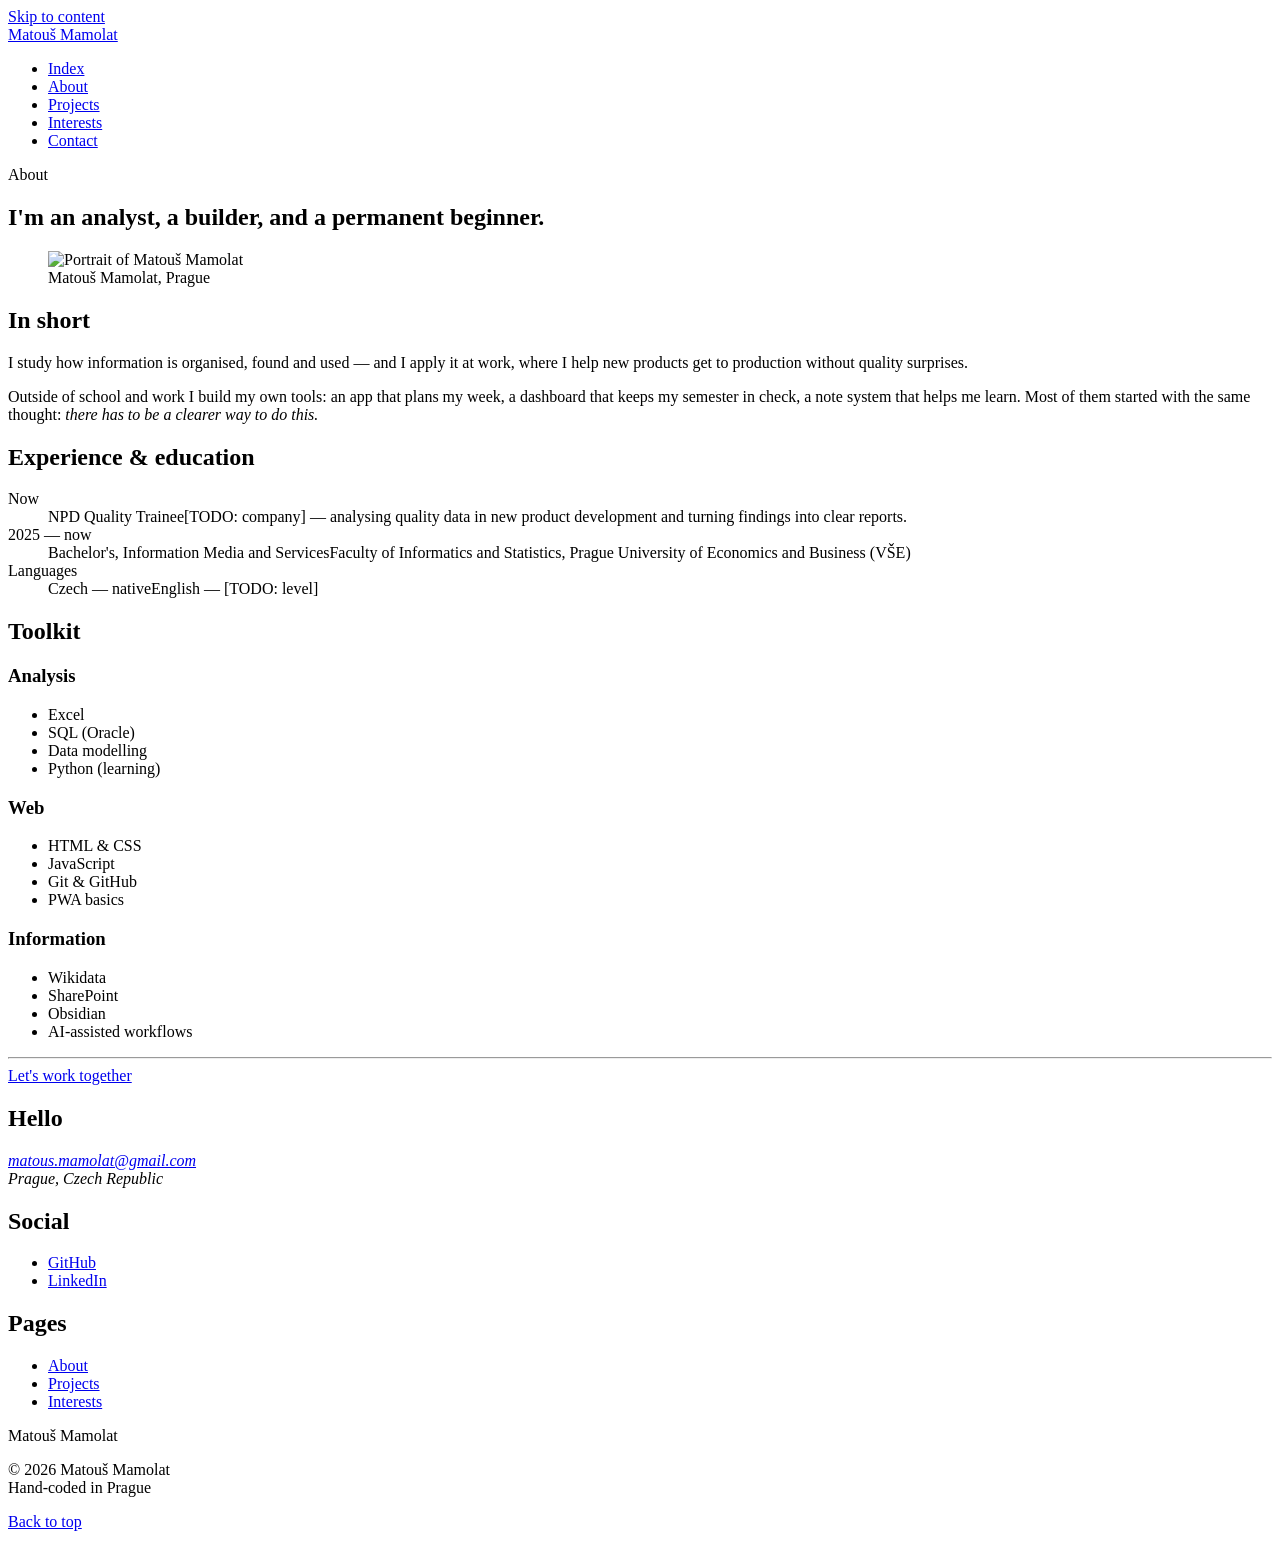
==== about.html @ 333015b6 "Add files via upload" ====
<!DOCTYPE html>
<html lang="en">
<head>
  <meta charset="utf-8">
  <meta name="viewport" content="width=device-width, initial-scale=1">
  <title>About — Matouš Mamolat</title>
  <meta name="description" content="About Matouš Mamolat — education, experience and toolkit of an Information Media student and NPD Quality Trainee from Prague.">
  <meta name="author" content="Matouš Mamolat">
  <meta name="theme-color" content="#0d0d0d">
  <link rel="icon" href="favicon.ico" sizes="any">
  <link rel="icon" href="favicon.svg" type="image/svg+xml">
  <link rel="apple-touch-icon" href="apple-touch-icon.png">
  <link rel="stylesheet" href="css/style.css">
</head>
<body id="top">
  <a class="skip-link" href="#main">Skip to content</a>

  <header class="site-header">
    <div class="wrap">
      <a class="brand" href="index.html">Matouš Mamolat</a>
      <nav class="nav" aria-label="Main">
        <ul>
        <li><a href="index.html">Index</a></li>
        <li><a href="about.html" aria-current="page">About</a></li>
        <li><a href="projects.html">Projects</a></li>
        <li><a href="interests.html">Interests</a></li>
        <li class="nav__cta"><a href="contact.html">Contact</a></li>
        </ul>
      </nav>
    </div>
  </header>

  <main id="main">
    <section class="section--ink" aria-labelledby="about-title">
      <div class="wrap manifesto">
        <div>
          <p class="label">About</p>
          <h1 class="stack" id="about-title">
            <span>I'm an analyst,</span>
            <span class="indent">a builder,</span>
            <span>and a permanent</span>
            <span class="indent">beginner.</span>
          </h1>
        </div>
        <figure>
          <img src="img/portrait.jpg" width="800" height="1000" alt="Portrait of Matouš Mamolat">
          <figcaption>Matouš Mamolat, Prague</figcaption>
        </figure>
      </div>
    </section>

    <section class="section wrap split" aria-labelledby="story">
      <h2 class="label" id="story">In short</h2>
      <div>
        <p class="lead">I study how information is organised, found and used — and I apply it at work, where I help new products get to production without quality surprises.</p>
        <p>Outside of school and work I build my own tools: an app that plans my week, a dashboard that keeps my semester in check, a note system that helps me learn. Most of them started with the same thought: <em>there has to be a clearer way to do this.</em></p>
      </div>
    </section>

    <section class="section wrap split" aria-labelledby="cv">
      <h2 class="label" id="cv">Experience &amp; education</h2>
      <dl class="facts">
        <div>
          <dt>Now</dt>
          <dd>NPD Quality Trainee<span class="sub">[TODO: company] — analysing quality data in new product development and turning findings into clear reports.</span></dd>
        </div>
        <div>
          <dt>2025 — now</dt>
          <dd>Bachelor's, Information Media and Services<span class="sub">Faculty of Informatics and Statistics, Prague University of Economics and Business (VŠE)</span></dd>
        </div>
        <div>
          <dt>Languages</dt>
          <dd>Czech — native<span class="sub">English — [TODO: level]</span></dd>
        </div>
      </dl>
    </section>

    <section class="section wrap split" aria-labelledby="tools">
      <h2 class="label" id="tools">Toolkit</h2>
      <div class="toolkit">
        <div>
          <h3>Analysis</h3>
          <ul>
            <li>Excel</li>
            <li>SQL (Oracle)</li>
            <li>Data modelling</li>
            <li>Python (learning)</li>
          </ul>
        </div>
        <div>
          <h3>Web</h3>
          <ul>
            <li>HTML &amp; CSS</li>
            <li>JavaScript</li>
            <li>Git &amp; GitHub</li>
            <li>PWA basics</li>
          </ul>
        </div>
        <div>
          <h3>Information</h3>
          <ul>
            <li>Wikidata</li>
            <li>SharePoint</li>
            <li>Obsidian</li>
            <li>AI-assisted workflows</li>
          </ul>
        </div>
      </div>
    </section>
  </main>

  <footer class="site-footer">
    <div class="wrap">
      <hr class="rule">
      <div class="footer-grid">
        <div>
          <a class="footer-cta" href="contact.html">Let's work together</a>
        </div>
        <div>
          <h2>Hello</h2>
          <address>
            <a href="mailto:matous.mamolat@gmail.com">matous.mamolat@gmail.com</a><br>
            Prague, Czech Republic
          </address>
        </div>
        <div>
          <h2>Social</h2>
          <ul class="social">
            <li><a href="https://github.com/matousmamolat">GitHub</a></li>
            <li><a href="https://www.linkedin.com/in/TODO">LinkedIn</a></li>
          </ul>
        </div>
        <div>
          <h2>Pages</h2>
          <ul>
            <li><a href="about.html">About</a></li>
            <li><a href="projects.html">Projects</a></li>
            <li><a href="interests.html">Interests</a></li>
          </ul>
        </div>
      </div>
      <div class="footer-bottom">
        <p class="footer-mark">Matouš Mamolat</p>
        <p>&copy; 2026 Matouš Mamolat<br>Hand-coded in Prague</p>
        <p><a class="to-top" href="#top">Back to top</a></p>
      </div>
    </div>
  </footer>
</body>
</html>
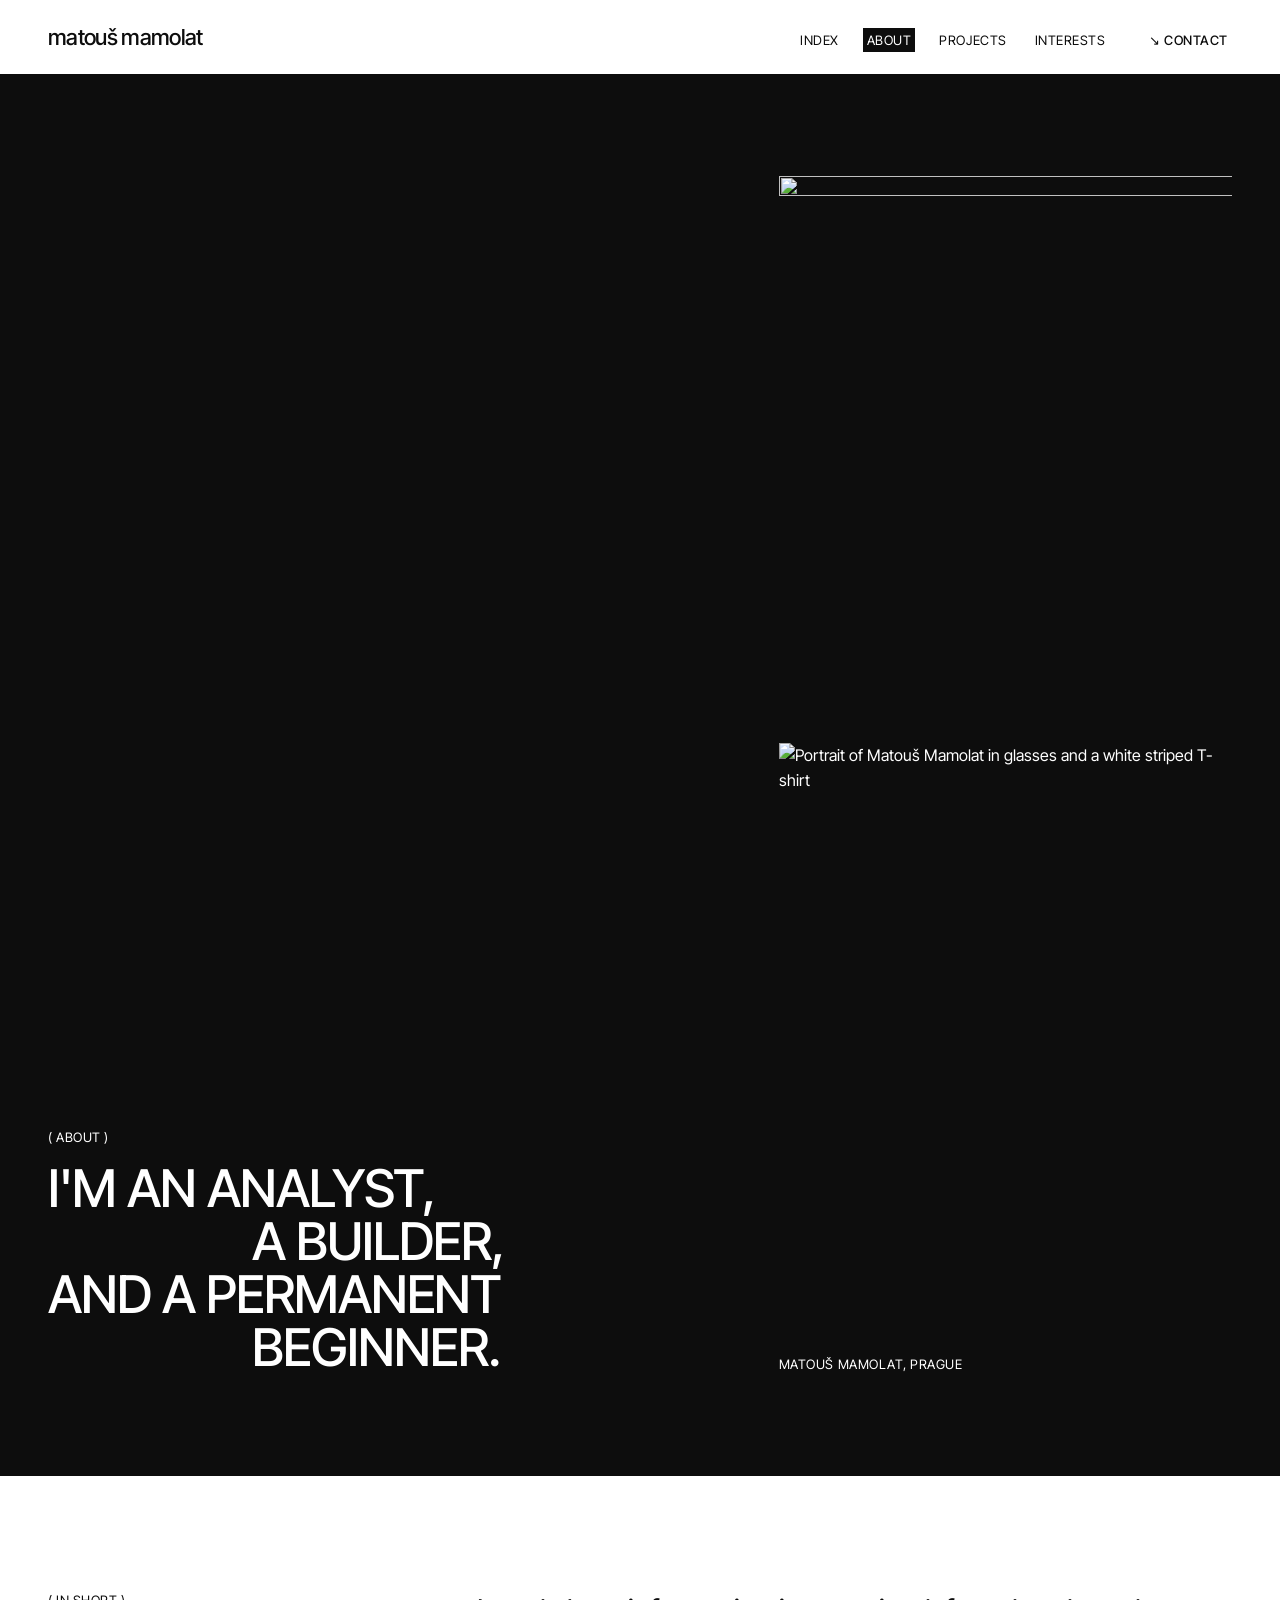
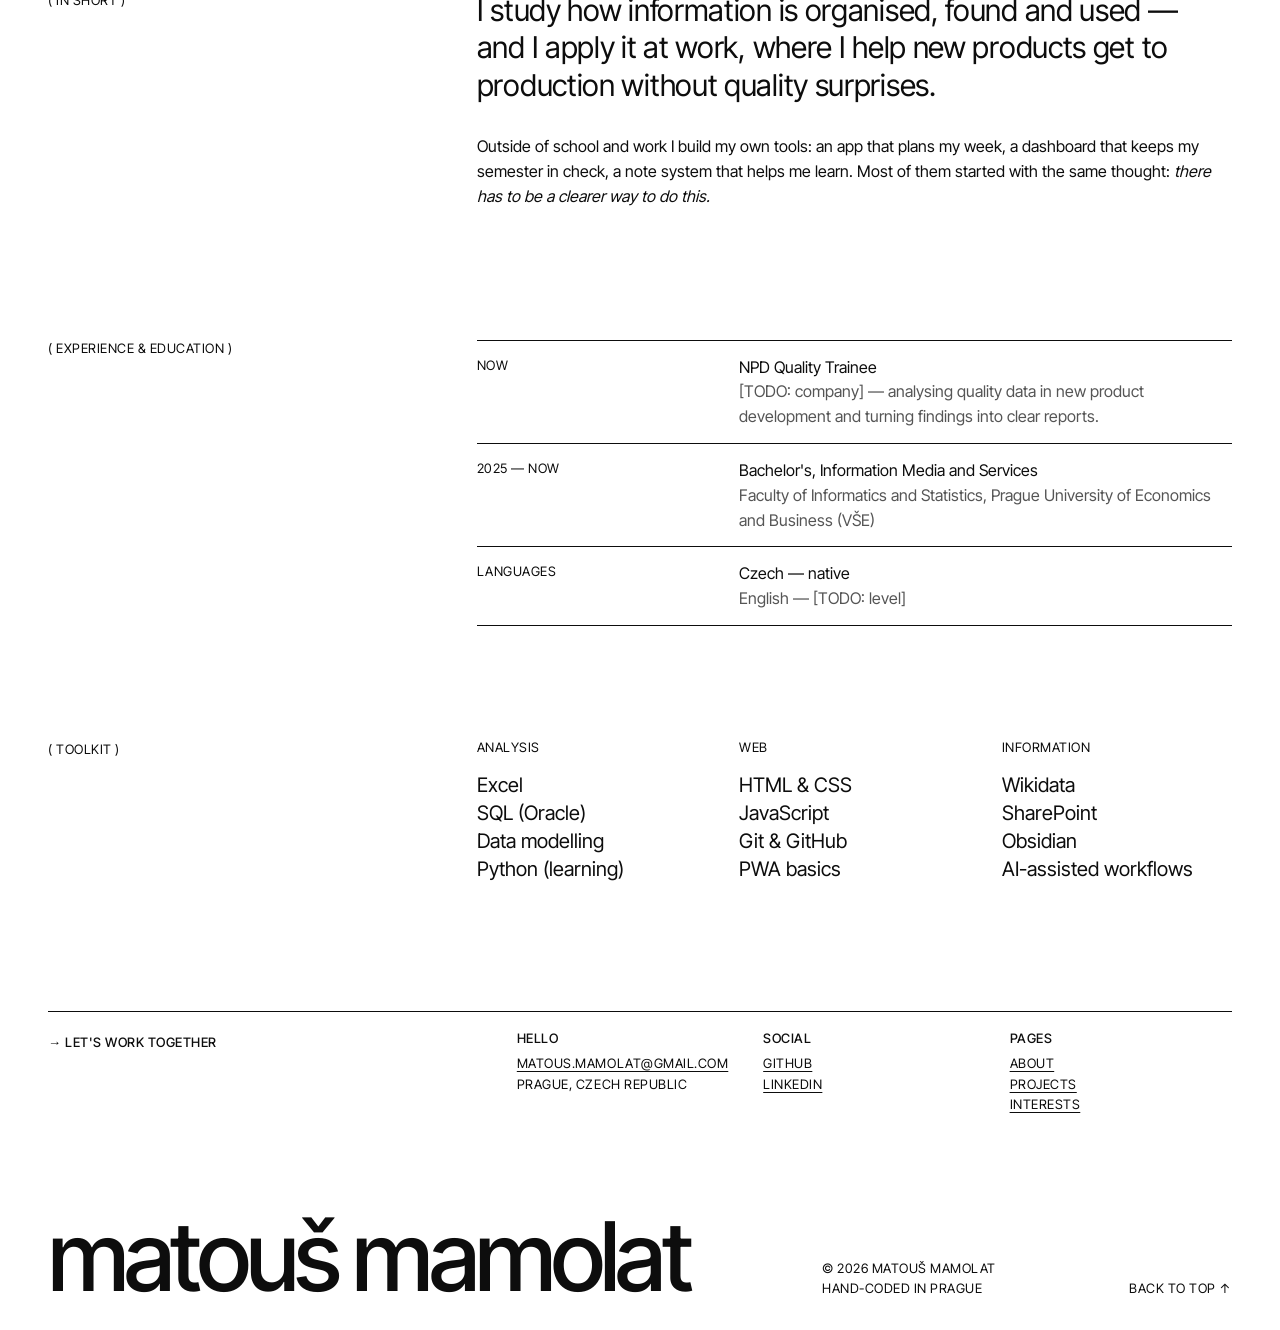
==== commit d1ac870d: "Add files via upload" ====
--- a/about.html
+++ b/about.html
@@ -42,8 +42,14 @@
             <span class="indent">beginner.</span>
           </h1>
         </div>
-        <figure>
-          <img src="img/portrait.jpg" width="800" height="1000" alt="Portrait of Matouš Mamolat">
+        <figure class="portrait">
+          <div class="portrait__frame" data-silk="23">
+            <img class="portrait__bg" src="img/silk/silk-23.jpg" width="800" height="1000" alt="">
+            <picture>
+              <source srcset="img/portrait.webp" type="image/webp">
+              <img class="portrait__person" src="img/portrait.png" width="720" height="958" alt="Portrait of Matouš Mamolat in glasses and a white striped T-shirt">
+            </picture>
+          </div>
           <figcaption>Matouš Mamolat, Prague</figcaption>
         </figure>
       </div>
@@ -146,5 +152,6 @@
       </div>
     </div>
   </footer>
+  <script src="js/silk.js" defer></script>
 </body>
 </html>
--- a/css/style.css
+++ b/css/style.css
@@ -0,0 +1,503 @@
+/* ==========================================================================
+   Matouš Mamolat — portfolio
+   Hand-written CSS, no framework. Structure:
+   1. Fonts   2. Tokens   3. Base   4. Layout helpers   5. Header & nav
+   6. Home    7. About    8. Projects   9. Interests   10. Contact
+   11. Footer  12. Responsive  13. Print
+   ========================================================================== */
+
+/* 1. Fonts (self-hosted Inter Tight, latin + latin-ext for Czech characters) */
+@font-face {
+  font-family: "Inter Tight";
+  font-style: normal;
+  font-weight: 400;
+  font-display: swap;
+  src: url("../fonts/inter-tight-latin-400-normal.woff2") format("woff2"),
+       url("../fonts/inter-tight-latin-400-normal.woff") format("woff");
+  unicode-range: U+0000-00FF, U+0131, U+0152-0153, U+02BB-02BC, U+02C6, U+02DA, U+02DC, U+0304, U+0308, U+0329, U+2000-206F, U+20AC, U+2122, U+2191, U+2193, U+2212, U+2215, U+FEFF, U+FFFD;
+}
+@font-face {
+  font-family: "Inter Tight";
+  font-style: normal;
+  font-weight: 400;
+  font-display: swap;
+  src: url("../fonts/inter-tight-latin-ext-400-normal.woff2") format("woff2"),
+       url("../fonts/inter-tight-latin-ext-400-normal.woff") format("woff");
+  unicode-range: U+0100-02BA, U+02BD-02C5, U+02C7-02CC, U+02CE-02D7, U+02DD-02FF, U+0304, U+0308, U+0329, U+1D00-1DBF, U+1E00-1E9F, U+1EF2-1EFF, U+2020, U+20A0-20AB, U+20AD-20C0, U+2113, U+2C60-2C7F, U+A720-A7FF;
+}
+@font-face {
+  font-family: "Inter Tight";
+  font-style: normal;
+  font-weight: 500;
+  font-display: swap;
+  src: url("../fonts/inter-tight-latin-500-normal.woff2") format("woff2"),
+       url("../fonts/inter-tight-latin-500-normal.woff") format("woff");
+  unicode-range: U+0000-00FF, U+0131, U+0152-0153, U+02BB-02BC, U+02C6, U+02DA, U+02DC, U+0304, U+0308, U+0329, U+2000-206F, U+20AC, U+2122, U+2191, U+2193, U+2212, U+2215, U+FEFF, U+FFFD;
+}
+@font-face {
+  font-family: "Inter Tight";
+  font-style: normal;
+  font-weight: 500;
+  font-display: swap;
+  src: url("../fonts/inter-tight-latin-ext-500-normal.woff2") format("woff2"),
+       url("../fonts/inter-tight-latin-ext-500-normal.woff") format("woff");
+  unicode-range: U+0100-02BA, U+02BD-02C5, U+02C7-02CC, U+02CE-02D7, U+02DD-02FF, U+0304, U+0308, U+0329, U+1D00-1DBF, U+1E00-1E9F, U+1EF2-1EFF, U+2020, U+20A0-20AB, U+20AD-20C0, U+2113, U+2C60-2C7F, U+A720-A7FF;
+}
+
+/* 2. Tokens */
+:root {
+  --ink: #0d0d0d;
+  --paper: #ffffff;
+  --paper-2: #f2f2f0;
+  --muted: #555555;        /* 7.4 : 1 on white */
+  --rule: #0d0d0d;
+  --gutter: clamp(16px, 4vw, 48px);
+  --max: 1320px;
+  --font: "Inter Tight", "Helvetica Neue", Helvetica, Arial, sans-serif;
+  --step--1: 0.8125rem;    /* labels, 13px */
+  --step-0: 1rem;          /* body, 16px */
+  --step-1: 1.25rem;
+  --step-2: clamp(1.375rem, 1rem + 1.4vw, 1.875rem);
+  --step-3: clamp(1.75rem, 1rem + 3vw, 3.25rem);
+  --step-4: clamp(2.25rem, 0.8rem + 5.6vw, 6.25rem);  /* display */
+}
+
+/* 3. Base */
+*, *::before, *::after { box-sizing: border-box; }
+
+html { -webkit-text-size-adjust: 100%; }
+
+body {
+  margin: 0;
+  background: var(--paper);
+  color: var(--ink);
+  font-family: var(--font);
+  font-size: var(--step-0);
+  line-height: 1.55;
+  -webkit-font-smoothing: antialiased;
+}
+
+img, video { display: block; max-width: 100%; height: auto; }
+
+h1, h2, h3 {
+  margin: 0;
+  font-weight: 500;
+  line-height: 1.05;
+  letter-spacing: -0.02em;
+}
+
+p { margin: 0 0 1em; }
+
+a { color: inherit; text-decoration: underline; text-underline-offset: 0.2em; text-decoration-thickness: 1px; }
+a:hover, a:focus-visible { text-decoration-thickness: 2px; }
+a:focus-visible { outline: 2px solid var(--ink); outline-offset: 3px; }
+
+.skip-link {
+  position: absolute;
+  left: var(--gutter);
+  top: -100px;
+  padding: 8px 12px;
+  background: var(--ink);
+  color: var(--paper);
+  z-index: 10;
+}
+.skip-link:focus { top: 8px; }
+
+/* Small uppercase label in parentheses: ( ABOUT ) */
+.label {
+  display: block;
+  margin: 0 0 1rem;
+  font-size: var(--step--1);
+  font-weight: 400;
+  letter-spacing: 0.04em;
+  line-height: 1.3;
+  text-transform: uppercase;
+}
+.label::before { content: "( "; }
+.label::after { content: " )"; }
+
+.caps { text-transform: uppercase; letter-spacing: 0.02em; }
+
+.arrow { text-decoration: none; }
+.arrow::after { content: " \2197"; } /* ↗ */
+
+/* 4. Layout helpers */
+.wrap {
+  max-width: var(--max);
+  margin: 0 auto;
+  padding-left: var(--gutter);
+  padding-right: var(--gutter);
+}
+
+.section { padding-top: clamp(56px, 9vw, 128px); }
+
+/* label left, content right */
+.split {
+  display: grid;
+  grid-template-columns: minmax(0, 1fr) minmax(0, 2fr);
+  gap: 24px clamp(24px, 4vw, 64px);
+}
+
+.lead {
+  font-size: var(--step-2);
+  line-height: 1.25;
+  letter-spacing: -0.01em;
+  max-width: 34em;
+}
+
+.rule { border: 0; border-top: 1px solid var(--rule); margin: 0; }
+
+/* 5. Header & nav */
+.site-header {
+  padding-top: 20px;
+  padding-bottom: 20px;
+}
+.site-header .wrap {
+  display: flex;
+  flex-wrap: wrap;
+  align-items: baseline;
+  justify-content: space-between;
+  gap: 12px 32px;
+}
+
+.brand {
+  font-size: 1.375rem;
+  font-weight: 500;
+  letter-spacing: -0.03em;
+  text-decoration: none;
+  text-transform: lowercase;
+}
+
+.nav ul {
+  display: flex;
+  flex-wrap: wrap;
+  gap: 4px 20px;
+  margin: 0;
+  padding: 0;
+  list-style: none;
+}
+.nav a {
+  display: inline-block;
+  padding: 2px 4px;
+  font-size: var(--step--1);
+  letter-spacing: 0.04em;
+  text-transform: uppercase;
+  text-decoration: none;
+}
+.nav a:hover, .nav a:focus-visible { text-decoration: underline; }
+/* active item: inverted chip */
+.nav a[aria-current="page"] {
+  background: var(--ink);
+  color: var(--paper);
+}
+.nav .nav__cta { margin-left: 16px; }
+.nav .nav__cta a { font-weight: 500; }
+.nav .nav__cta a::before { content: "\2198\00a0"; } /* ↘ */
+
+/* 6. Home ---------------------------------------------------------------- */
+.hero {
+  position: relative;
+  display: grid;
+  grid-template-columns: minmax(0, 1fr) minmax(0, 5fr) minmax(0, 1fr);
+  align-items: center;
+  gap: 16px;
+  min-height: min(70vh, 720px);
+  padding-top: clamp(24px, 6vw, 72px);
+  padding-bottom: clamp(24px, 6vw, 72px);
+}
+.hero__side {
+  margin: 0;
+  font-size: var(--step--1);
+  letter-spacing: 0.04em;
+  text-transform: uppercase;
+}
+.hero__side--right { text-align: right; }
+
+.hero__title {
+  position: relative;
+  z-index: 2;
+  font-size: var(--step-4);
+  line-height: 0.95;
+  letter-spacing: -0.035em;
+  text-transform: uppercase;
+}
+.hero__title span { display: block; }
+.hero__title span:last-child { text-align: right; }
+
+.hero__img {
+  position: absolute;
+  z-index: 1;
+  margin: 0;
+  width: clamp(120px, 20vw, 280px);
+  box-shadow: 0 0 0 1px var(--paper);
+}
+.hero__img--1 { top: 4%; right: 17%; }
+.hero__img--2 { bottom: 6%; left: 18%; }
+
+/* "( View   work )" row list */
+.worklist { display: grid; grid-template-columns: minmax(0, 1fr) minmax(0, 1fr); gap: 32px clamp(24px, 4vw, 64px); }
+.big-label {
+  font-size: var(--step-3);
+  letter-spacing: -0.03em;
+  text-transform: uppercase;
+  word-spacing: 0.6em;
+}
+
+.rows { margin: 0; padding: 0; list-style: none; border-top: 1px solid var(--rule); }
+.rows li { border-bottom: 1px solid var(--rule); }
+.rows a, .rows .row {
+  display: grid;
+  grid-template-columns: minmax(0, 1.2fr) minmax(0, 1fr) auto;
+  gap: 16px;
+  padding: 12px 0;
+  font-size: var(--step--1);
+  letter-spacing: 0.04em;
+  text-transform: uppercase;
+  text-decoration: none;
+}
+.rows a:hover .rows__title, .rows a:focus-visible .rows__title { text-decoration: underline; }
+.rows__go::after { content: "\2197"; }
+
+.approach { display: grid; grid-template-columns: repeat(3, minmax(0, 1fr)); gap: 32px clamp(24px, 3vw, 48px); }
+.approach h3 { font-size: var(--step-1); text-transform: uppercase; letter-spacing: 0; margin-bottom: 0.6em; }
+.approach .num { display: block; font-size: var(--step--1); margin-bottom: 1.5rem; }
+
+/* 7. About --------------------------------------------------------------- */
+.section--ink {
+  background: var(--ink);
+  color: var(--paper);
+  padding-top: clamp(48px, 8vw, 112px);
+  padding-bottom: clamp(48px, 8vw, 112px);
+}
+.section--ink a:focus-visible { outline-color: var(--paper); }
+
+.manifesto {
+  display: grid;
+  grid-template-columns: minmax(0, 3fr) minmax(0, 2fr);
+  gap: 32px clamp(24px, 4vw, 64px);
+  align-items: end;
+}
+.stack {
+  font-size: var(--step-3);
+  line-height: 1.02;
+  text-transform: uppercase;
+}
+.stack span { display: block; }
+.stack .indent { padding-left: 30%; }
+.manifesto figure { margin: 0; }
+.manifesto figcaption { margin-top: 8px; font-size: var(--step--1); letter-spacing: 0.04em; text-transform: uppercase; }
+
+.facts { margin: 0; }
+.facts div { display: grid; grid-template-columns: minmax(0, 1fr) minmax(0, 2fr); gap: 16px; padding: 14px 0; border-top: 1px solid var(--rule); }
+.facts div:last-child { border-bottom: 1px solid var(--rule); }
+.facts dt { font-size: var(--step--1); letter-spacing: 0.04em; text-transform: uppercase; }
+.facts dd { margin: 0; }
+.facts .sub { display: block; color: var(--muted); }
+
+.toolkit { display: grid; grid-template-columns: repeat(3, minmax(0, 1fr)); gap: 32px; }
+.toolkit h3 { font-size: var(--step--1); font-weight: 400; letter-spacing: 0.04em; text-transform: uppercase; margin-bottom: 1rem; }
+.toolkit ul { margin: 0; padding: 0; list-style: none; font-size: var(--step-1); line-height: 1.4; }
+
+/* 8. Projects ------------------------------------------------------------ */
+.page-head {
+  display: grid;
+  grid-template-columns: minmax(0, 1fr) minmax(0, 2fr);
+  gap: 24px clamp(24px, 4vw, 64px);
+  padding-top: clamp(40px, 8vw, 120px);
+  padding-bottom: clamp(32px, 5vw, 64px);
+}
+.page-head h1 {
+  grid-column: 2;
+  font-size: var(--step-4);
+  line-height: 0.95;
+  letter-spacing: -0.035em;
+  text-transform: uppercase;
+}
+.page-head .tagline {
+  grid-column: 2;
+  margin: 0;
+  font-size: var(--step--1);
+  letter-spacing: 0.04em;
+  text-transform: uppercase;
+  text-align: right;
+}
+.page-head .label { grid-row: 1; grid-column: 1; align-self: end; }
+
+.project {
+  display: grid;
+  grid-template-columns: minmax(0, 5fr) minmax(0, 7fr);
+  gap: 24px clamp(24px, 4vw, 64px);
+  padding: clamp(32px, 5vw, 64px) 0;
+  border-top: 1px solid var(--rule);
+}
+.project figure { margin: 0; position: relative; }
+.project figure::before { /* corner bracket like Inertia */
+  content: "";
+  position: absolute;
+  top: -10px;
+  right: -10px;
+  width: 16px;
+  height: 16px;
+  border-top: 1px solid var(--ink);
+  border-right: 1px solid var(--ink);
+}
+.project .num { display: block; font-size: var(--step--1); margin-bottom: 1rem; }
+.project h2 { font-size: var(--step-3); text-transform: uppercase; margin-bottom: 1.25rem; }
+.meta {
+  display: flex;
+  flex-wrap: wrap;
+  gap: 4px 24px;
+  margin: 0 0 1.5rem;
+  padding: 0;
+  list-style: none;
+  font-size: var(--step--1);
+  letter-spacing: 0.04em;
+  text-transform: uppercase;
+}
+.meta li::before { content: "[ "; }
+.meta li::after { content: " ]"; }
+.project p { max-width: 36em; }
+
+/* 9. Interests ----------------------------------------------------------- */
+.cards { display: grid; grid-template-columns: repeat(4, minmax(0, 1fr)); gap: 32px 16px; margin: 0; padding: 0; list-style: none; }
+.card .num { display: block; font-size: var(--step--1); margin-bottom: 8px; }
+.card figure { margin: 0 0 16px; }
+.card img { filter: grayscale(1); }
+.card h2 { font-size: var(--step-1); text-transform: uppercase; letter-spacing: 0; margin-bottom: 0.5em; }
+.card p { font-size: var(--step--1); letter-spacing: 0.02em; text-transform: uppercase; line-height: 1.45; }
+
+.rows--static .row { grid-template-columns: minmax(0, 1fr) minmax(0, 2fr); }
+
+/* 10. Contact ------------------------------------------------------------ */
+.contact {
+  display: grid;
+  grid-template-columns: minmax(0, 1fr) minmax(0, 1fr);
+  min-height: min(78vh, 760px);
+  margin-top: clamp(16px, 3vw, 32px);
+}
+.contact__text {
+  display: flex;
+  flex-direction: column;
+  justify-content: space-between;
+  gap: 48px;
+  padding: clamp(24px, 4vw, 48px) clamp(24px, 4vw, 48px) clamp(24px, 4vw, 48px) 0;
+}
+.contact h1 { font-size: var(--step-3); text-transform: uppercase; }
+.contact h1 strong { font-weight: 500; background: var(--ink); color: var(--paper); padding: 0 0.1em; }
+.contact .facts { font-style: normal; }
+.contact figure { margin: 0; }
+.contact figure img { width: 100%; height: 100%; object-fit: cover; }
+
+/* 11. Footer ------------------------------------------------------------- */
+.site-footer { margin-top: clamp(72px, 10vw, 144px); padding-bottom: 32px; }
+.site-footer .rule { margin-bottom: 20px; }
+.footer-grid {
+  display: grid;
+  grid-template-columns: minmax(0, 2fr) repeat(3, minmax(0, 1fr));
+  gap: 32px 24px;
+  font-size: var(--step--1);
+  letter-spacing: 0.04em;
+  text-transform: uppercase;
+}
+.footer-grid h2 { font-size: var(--step--1); font-weight: 500; letter-spacing: 0.04em; margin-bottom: 8px; }
+.footer-grid ul { margin: 0; padding: 0; list-style: none; }
+.footer-grid address { font-style: normal; }
+.footer-cta { font-weight: 500; text-decoration: none; }
+.footer-cta::before { content: "\2192\00a0"; }
+
+.footer-bottom {
+  display: flex;
+  flex-wrap: wrap;
+  align-items: flex-end;
+  justify-content: space-between;
+  gap: 16px 32px;
+  margin-top: clamp(48px, 8vw, 112px);
+  font-size: var(--step--1);
+  letter-spacing: 0.04em;
+  text-transform: uppercase;
+}
+.footer-mark {
+  margin: 0;
+  font-size: clamp(2.5rem, 8vw, 6rem);
+  font-weight: 500;
+  line-height: 0.85;
+  letter-spacing: -0.05em;
+  text-transform: lowercase;
+}
+.footer-bottom p { margin: 0; }
+.to-top { text-decoration: none; }
+.to-top::after { content: " \2191"; }
+
+/* 12. Responsive --------------------------------------------------------- */
+@media (max-width: 900px) {
+  .cards { grid-template-columns: repeat(2, minmax(0, 1fr)); }
+  .footer-grid { grid-template-columns: repeat(3, minmax(0, 1fr)); }
+  .footer-grid > :first-child { grid-column: 1 / -1; }
+}
+
+@media (max-width: 700px) {
+  .split, .worklist, .manifesto, .project, .page-head, .contact { grid-template-columns: minmax(0, 1fr); }
+  .page-head h1, .page-head .tagline, .page-head .label { grid-column: 1; grid-row: auto; }
+  .page-head .tagline { text-align: left; }
+  .approach, .toolkit { grid-template-columns: minmax(0, 1fr); }
+  .hero { grid-template-columns: minmax(0, 1fr); min-height: 0; }
+  .hero__side--right { text-align: left; }
+  .hero__title span:last-child { text-align: left; }
+  .hero__img { position: static; width: 60%; }
+  .hero__img--2 { margin-left: auto; }
+  .stack .indent { padding-left: 12%; }
+  .contact__text { padding-right: 0; }
+  .contact figure { order: -1; }
+  .nav .nav__cta { margin-left: 0; }
+}
+
+@media (max-width: 480px) {
+  .cards, .footer-grid { grid-template-columns: minmax(0, 1fr); }
+  .rows a, .rows .row { grid-template-columns: minmax(0, 1fr) auto; }
+  .rows__type { display: none; }
+  .rows--static .row { grid-template-columns: minmax(0, 1fr); gap: 2px; }
+}
+
+/* 13. Print -------------------------------------------------------------- */
+@media print {
+  @page { margin: 18mm 16mm; }
+
+  body { font-size: 11pt; line-height: 1.45; color: #000; background: #fff; }
+
+  .skip-link, .nav, .hero__img, .contact figure, .footer-grid ul.social,
+  .to-top, .footer-cta, .card figure, .project figure::before { display: none !important; }
+
+  .site-header { padding: 0 0 8mm; border-bottom: 1px solid #000; margin-bottom: 8mm; }
+  .brand::after { content: " — portfolio"; font-weight: 400; }
+
+  .section, .page-head, .hero { padding-top: 6mm; padding-bottom: 0; min-height: 0; }
+  .section--ink { background: none; color: #000; padding: 0; }
+
+  .hero, .split, .worklist, .manifesto, .page-head, .project, .contact { display: block; }
+  .hero__title, .page-head h1 { font-size: 26pt; }
+  .hero__title span:last-child { text-align: left; }
+  .stack, .big-label, .project h2, .contact h1 { font-size: 18pt; }
+  .stack .indent { padding-left: 0; }
+  .contact h1 strong { background: none; color: #000; }
+  .lead { font-size: 13pt; }
+
+  .project { page-break-inside: avoid; padding: 6mm 0; }
+  .project figure { width: 45%; margin-bottom: 4mm; }
+  .manifesto figure { width: 35%; margin-top: 4mm; }
+  .card, .facts div, .rows li { page-break-inside: avoid; }
+  .cards, .approach, .toolkit { grid-template-columns: repeat(2, minmax(0, 1fr)); }
+
+  /* show where links go */
+  main a[href^="http"]::after, main a[href^="mailto:"]::after,
+  .footer-grid a[href^="http"]::after, .footer-grid a[href^="mailto:"]::after {
+    content: " (" attr(href) ")";
+    font-size: 9pt;
+    text-transform: none;
+    word-break: break-all;
+  }
+  .rows__go, .arrow::after { display: none; }
+
+  .site-footer { margin-top: 10mm; }
+  .footer-bottom { margin-top: 6mm; }
+  .footer-mark { font-size: 16pt; }
+}
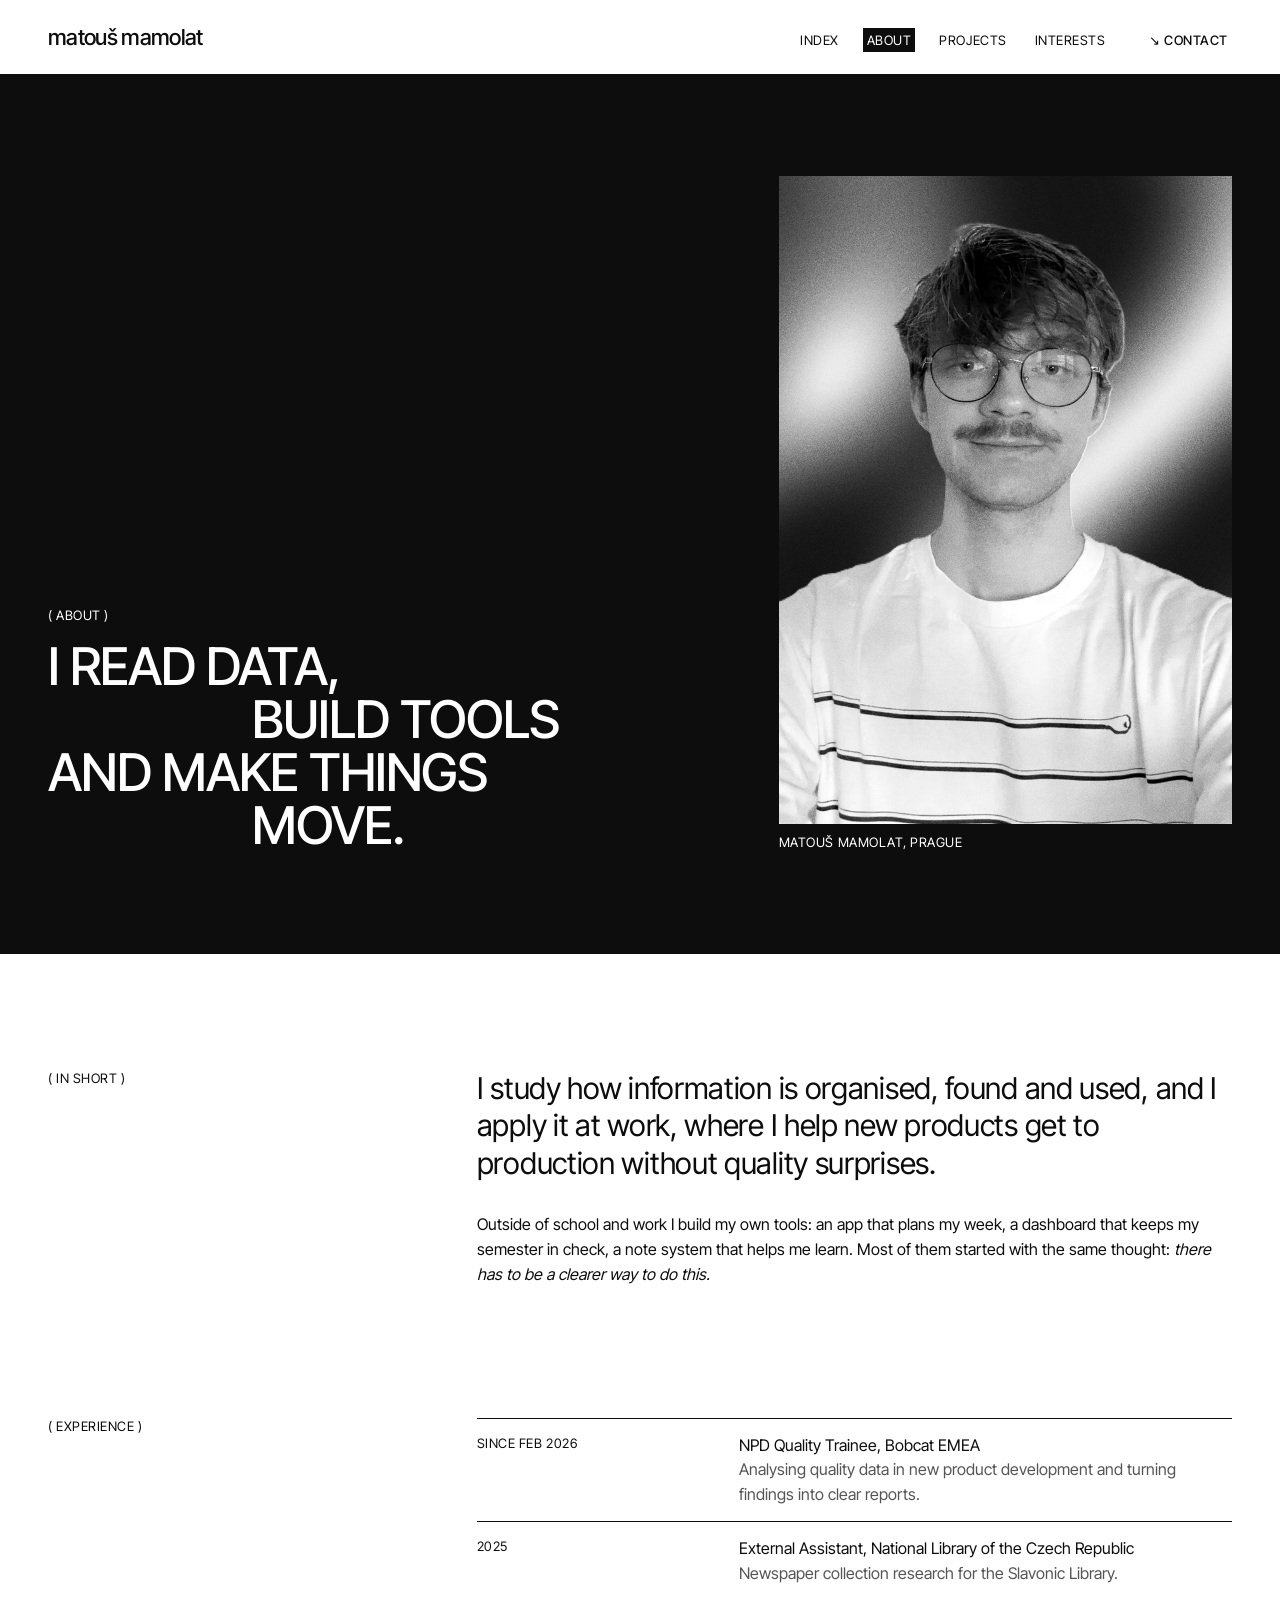
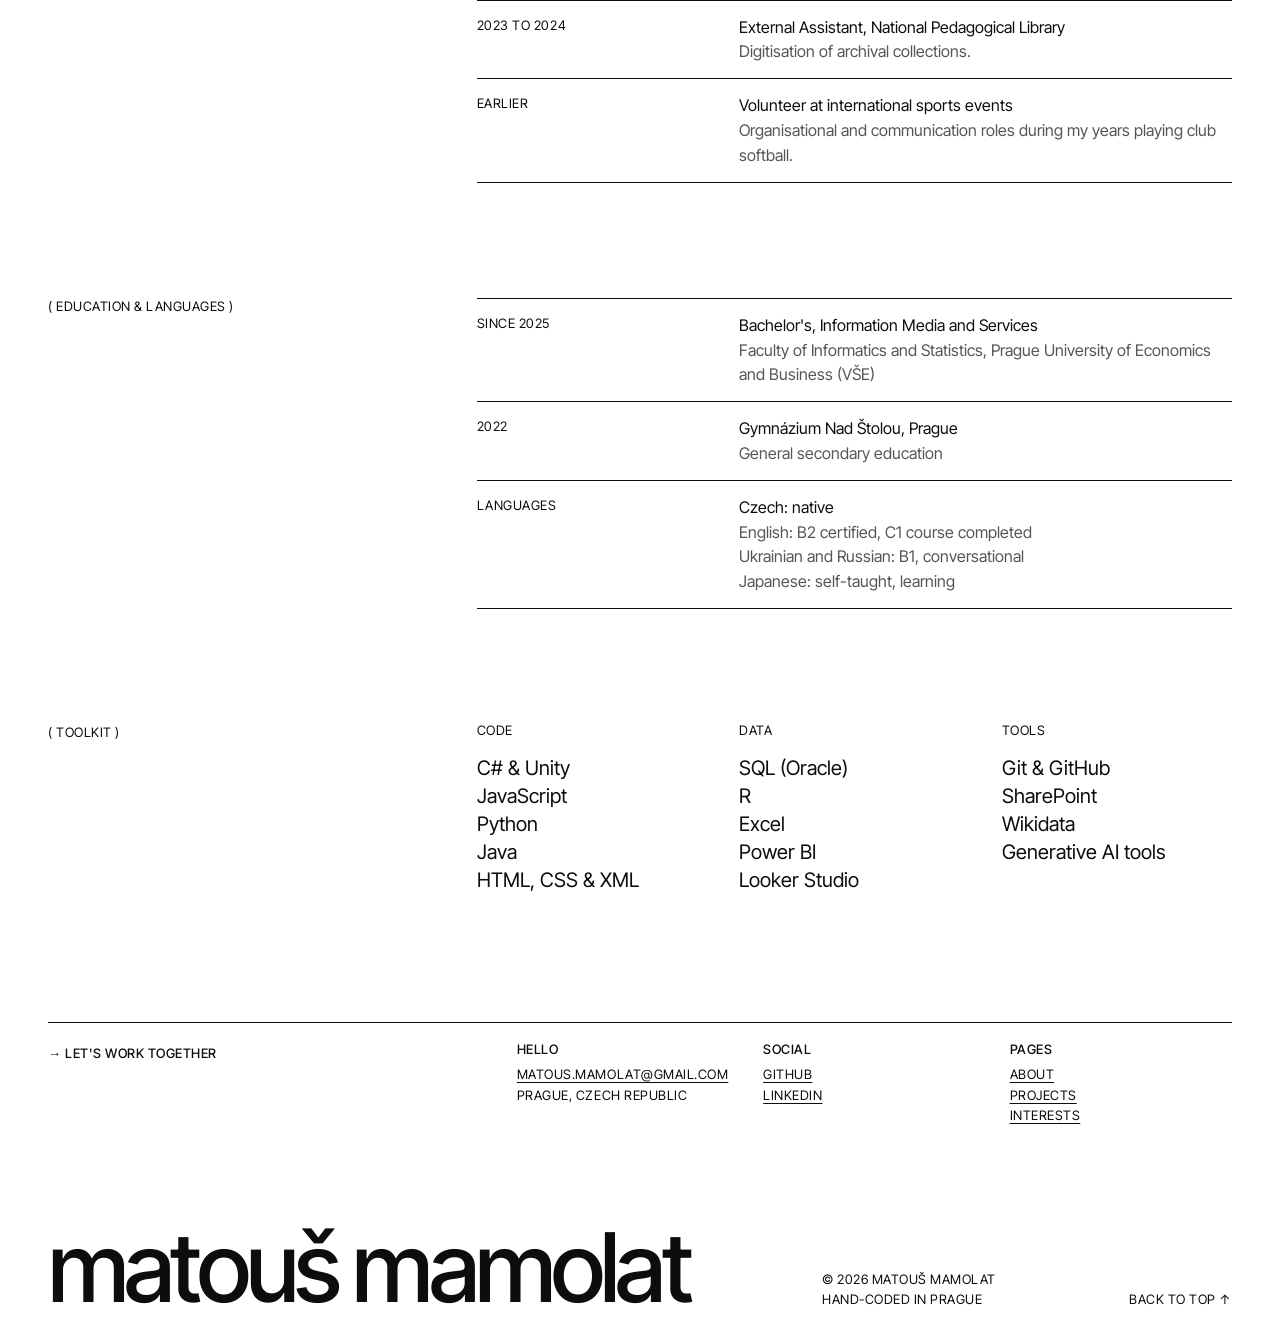
==== commit 7b4a738f: "Add files via upload" ====
--- a/about.html
+++ b/about.html
@@ -3,8 +3,8 @@
 <head>
   <meta charset="utf-8">
   <meta name="viewport" content="width=device-width, initial-scale=1">
-  <title>About — Matouš Mamolat</title>
-  <meta name="description" content="About Matouš Mamolat — education, experience and toolkit of an Information Media student and NPD Quality Trainee from Prague.">
+  <title>About | Matouš Mamolat</title>
+  <meta name="description" content="About Matouš Mamolat: education, experience and toolkit of an Information Media student and NPD Quality Trainee at Bobcat EMEA.">
   <meta name="author" content="Matouš Mamolat">
   <meta name="theme-color" content="#0d0d0d">
   <link rel="icon" href="favicon.ico" sizes="any">
@@ -36,10 +36,10 @@
         <div>
           <p class="label">About</p>
           <h1 class="stack" id="about-title">
-            <span>I'm an analyst,</span>
-            <span class="indent">a builder,</span>
-            <span>and a permanent</span>
-            <span class="indent">beginner.</span>
+            <span>I read data,</span>
+            <span class="indent">build tools</span>
+            <span>and make things</span>
+            <span class="indent">move.</span>
           </h1>
         </div>
         <figure class="portrait">
@@ -58,25 +58,47 @@
     <section class="section wrap split" aria-labelledby="story">
       <h2 class="label" id="story">In short</h2>
       <div>
-        <p class="lead">I study how information is organised, found and used — and I apply it at work, where I help new products get to production without quality surprises.</p>
+        <p class="lead">I study how information is organised, found and used, and I apply it at work, where I help new products get to production without quality surprises.</p>
         <p>Outside of school and work I build my own tools: an app that plans my week, a dashboard that keeps my semester in check, a note system that helps me learn. Most of them started with the same thought: <em>there has to be a clearer way to do this.</em></p>
       </div>
     </section>
 
     <section class="section wrap split" aria-labelledby="cv">
-      <h2 class="label" id="cv">Experience &amp; education</h2>
+      <h2 class="label" id="cv">Experience</h2>
       <dl class="facts">
         <div>
-          <dt>Now</dt>
-          <dd>NPD Quality Trainee<span class="sub">[TODO: company] — analysing quality data in new product development and turning findings into clear reports.</span></dd>
+          <dt>Since Feb 2026</dt>
+          <dd>NPD Quality Trainee, Bobcat EMEA<span class="sub">Analysing quality data in new product development and turning findings into clear reports.</span></dd>
         </div>
         <div>
-          <dt>2025 — now</dt>
+          <dt>2025</dt>
+          <dd>External Assistant, National Library of the Czech Republic<span class="sub">Newspaper collection research for the Slavonic Library.</span></dd>
+        </div>
+        <div>
+          <dt>2023 to 2024</dt>
+          <dd>External Assistant, National Pedagogical Library<span class="sub">Digitisation of archival collections.</span></dd>
+        </div>
+        <div>
+          <dt>Earlier</dt>
+          <dd>Volunteer at international sports events<span class="sub">Organisational and communication roles during my years playing club softball.</span></dd>
+        </div>
+      </dl>
+    </section>
+
+    <section class="section wrap split" aria-labelledby="edu">
+      <h2 class="label" id="edu">Education &amp; languages</h2>
+      <dl class="facts">
+        <div>
+          <dt>Since 2025</dt>
           <dd>Bachelor's, Information Media and Services<span class="sub">Faculty of Informatics and Statistics, Prague University of Economics and Business (VŠE)</span></dd>
         </div>
         <div>
+          <dt>2022</dt>
+          <dd>Gymnázium Nad Štolou, Prague<span class="sub">General secondary education</span></dd>
+        </div>
+        <div>
           <dt>Languages</dt>
-          <dd>Czech — native<span class="sub">English — [TODO: level]</span></dd>
+          <dd>Czech: native<span class="sub">English: B2 certified, C1 course completed<br>Ukrainian and Russian: B1, conversational<br>Japanese: self-taught, learning</span></dd>
         </div>
       </dl>
     </section>
@@ -85,30 +107,32 @@
       <h2 class="label" id="tools">Toolkit</h2>
       <div class="toolkit">
         <div>
-          <h3>Analysis</h3>
+          <h3>Code</h3>
           <ul>
-            <li>Excel</li>
-            <li>SQL (Oracle)</li>
-            <li>Data modelling</li>
-            <li>Python (learning)</li>
+            <li>C# &amp; Unity</li>
+            <li>JavaScript</li>
+            <li>Python</li>
+            <li>Java</li>
+            <li>HTML, CSS &amp; XML</li>
           </ul>
         </div>
         <div>
-          <h3>Web</h3>
+          <h3>Data</h3>
           <ul>
-            <li>HTML &amp; CSS</li>
-            <li>JavaScript</li>
-            <li>Git &amp; GitHub</li>
-            <li>PWA basics</li>
+            <li>SQL (Oracle)</li>
+            <li>R</li>
+            <li>Excel</li>
+            <li>Power BI</li>
+            <li>Looker Studio</li>
           </ul>
         </div>
         <div>
-          <h3>Information</h3>
+          <h3>Tools</h3>
           <ul>
+            <li>Git &amp; GitHub</li>
+            <li>SharePoint</li>
             <li>Wikidata</li>
-            <li>SharePoint</li>
-            <li>Obsidian</li>
-            <li>AI-assisted workflows</li>
+            <li>Generative AI tools</li>
           </ul>
         </div>
       </div>
@@ -133,7 +157,7 @@
           <h2>Social</h2>
           <ul class="social">
             <li><a href="https://github.com/matousmamolat">GitHub</a></li>
-            <li><a href="https://www.linkedin.com/in/TODO">LinkedIn</a></li>
+            <li><a href="https://www.linkedin.com/in/matou%C5%A1-mamolat-72b021282">LinkedIn</a></li>
           </ul>
         </div>
         <div>
--- a/css/style.css
+++ b/css/style.css
@@ -194,6 +194,50 @@
 .nav .nav__cta a { font-weight: 500; }
 .nav .nav__cta a::before { content: "\2198\00a0"; } /* ↘ */
 
+/* Live generative artwork (js/silk.js) --------------------------------- */
+/* Without JS: the <img> poster is shown. With JS: a canvas is drawn on top. */
+[data-silk] { position: relative; }
+.silk__canvas {
+  position: absolute;
+  z-index: 1; /* vždy nad statickým náhledem <img> */
+  inset: 0;
+  width: 100%;
+  height: 100%;
+  display: block;
+}
+.silk--live::after { /* animated film grain over the live canvas */
+  content: "";
+  position: absolute;
+  inset: 0;
+  z-index: 3;
+  pointer-events: none;
+  background: url("../img/grain.png");
+  opacity: 0.22;
+  mix-blend-mode: overlay;
+  animation: grain 0.6s steps(3) infinite;
+}
+@keyframes grain {
+  0%   { background-position: 0 0; }
+  33%  { background-position: -67px 41px; }
+  66%  { background-position: 53px -89px; }
+  100% { background-position: 0 0; }
+}
+@media (prefers-reduced-motion: reduce) {
+  .silk--live::after { animation: none; }
+}
+
+/* About: portrait photo over the generative background */
+.portrait__frame { aspect-ratio: 7 / 10; overflow: hidden; }
+.portrait__bg { width: 100%; height: 100%; object-fit: cover; }
+.portrait__person {
+  position: absolute;
+  z-index: 2;
+  left: 50%;
+  bottom: 0;
+  width: 100%;
+  transform: translateX(-50%);
+}
+
 /* 6. Home ---------------------------------------------------------------- */
 .hero {
   position: relative;
@@ -362,7 +406,6 @@
 .cards { display: grid; grid-template-columns: repeat(4, minmax(0, 1fr)); gap: 32px 16px; margin: 0; padding: 0; list-style: none; }
 .card .num { display: block; font-size: var(--step--1); margin-bottom: 8px; }
 .card figure { margin: 0 0 16px; }
-.card img { filter: grayscale(1); }
 .card h2 { font-size: var(--step-1); text-transform: uppercase; letter-spacing: 0; margin-bottom: 0.5em; }
 .card p { font-size: var(--step--1); letter-spacing: 0.02em; text-transform: uppercase; line-height: 1.45; }
 
@@ -443,7 +486,7 @@
   .hero { grid-template-columns: minmax(0, 1fr); min-height: 0; }
   .hero__side--right { text-align: left; }
   .hero__title span:last-child { text-align: left; }
-  .hero__img { position: static; width: 60%; }
+  .hero__img { position: relative; top: auto; right: auto; bottom: auto; left: auto; width: 60%; }
   .hero__img--2 { margin-left: auto; }
   .stack .indent { padding-left: 12%; }
   .contact__text { padding-right: 0; }
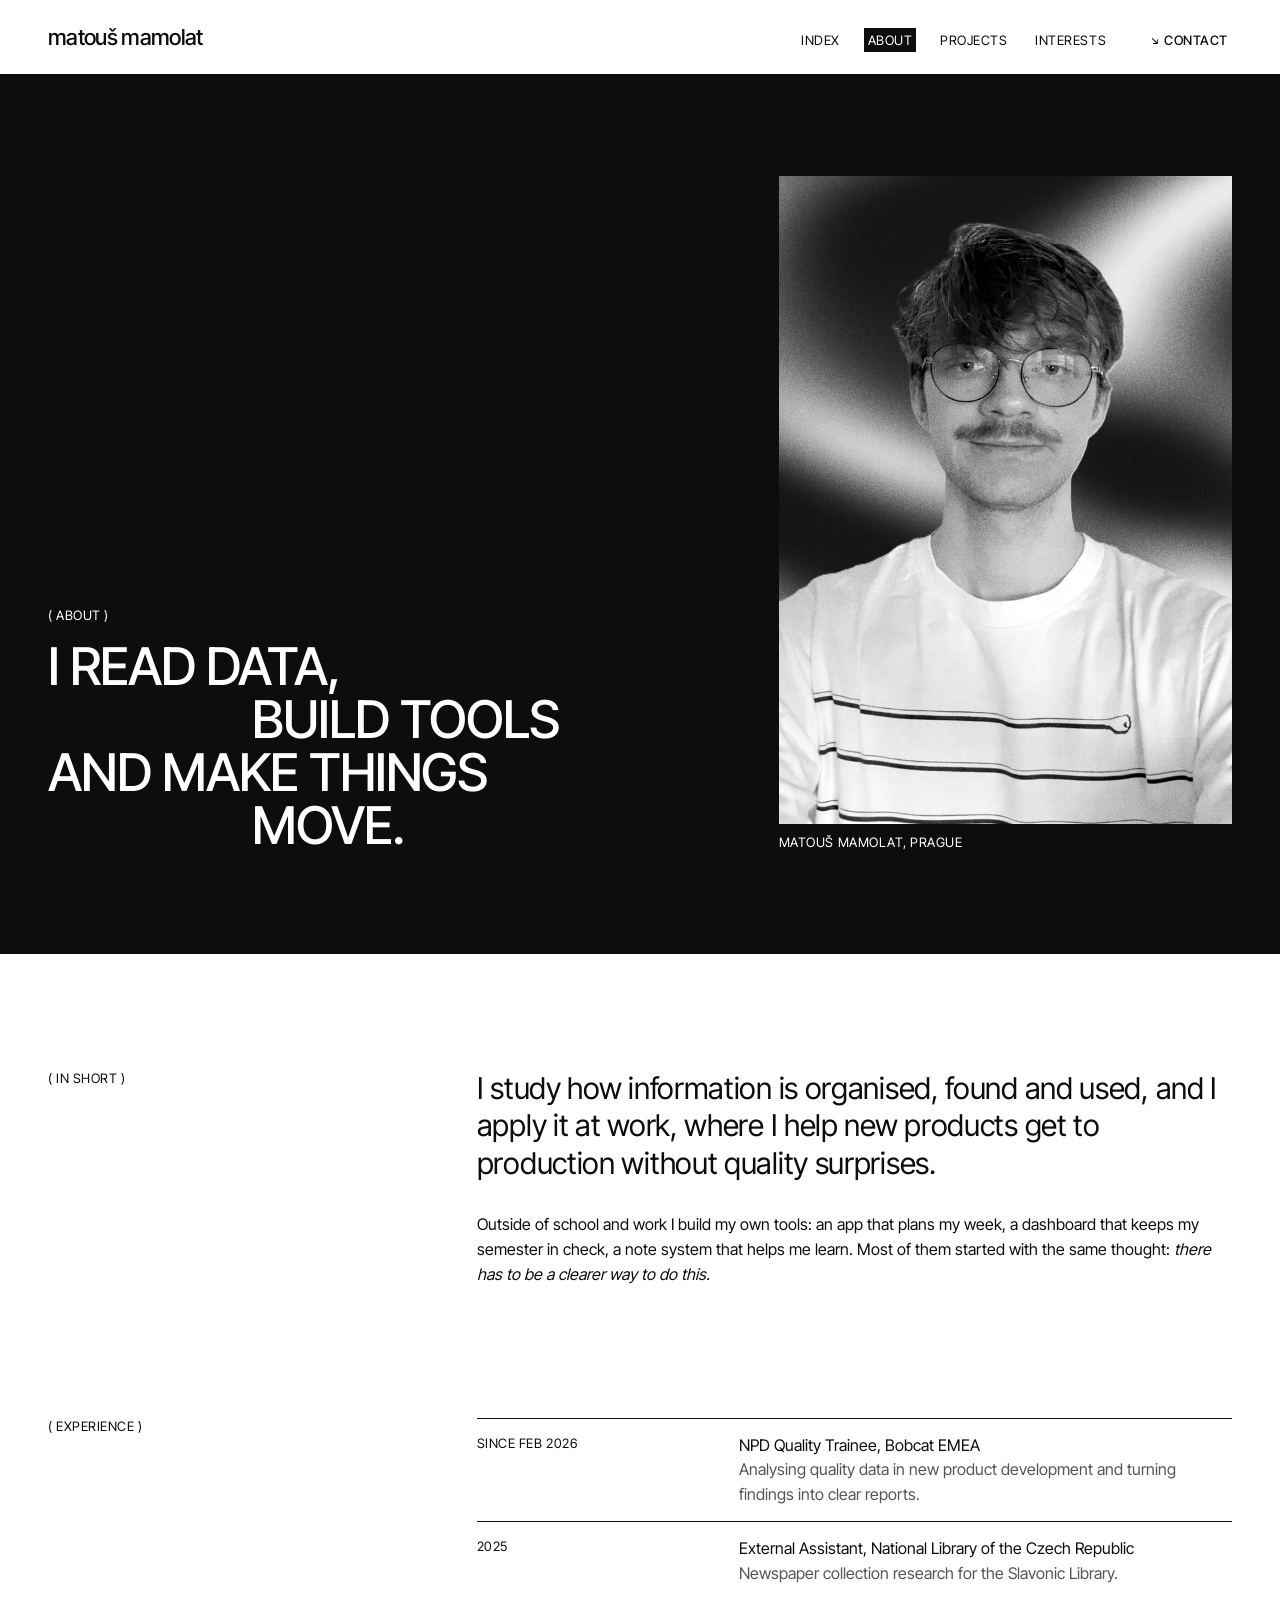
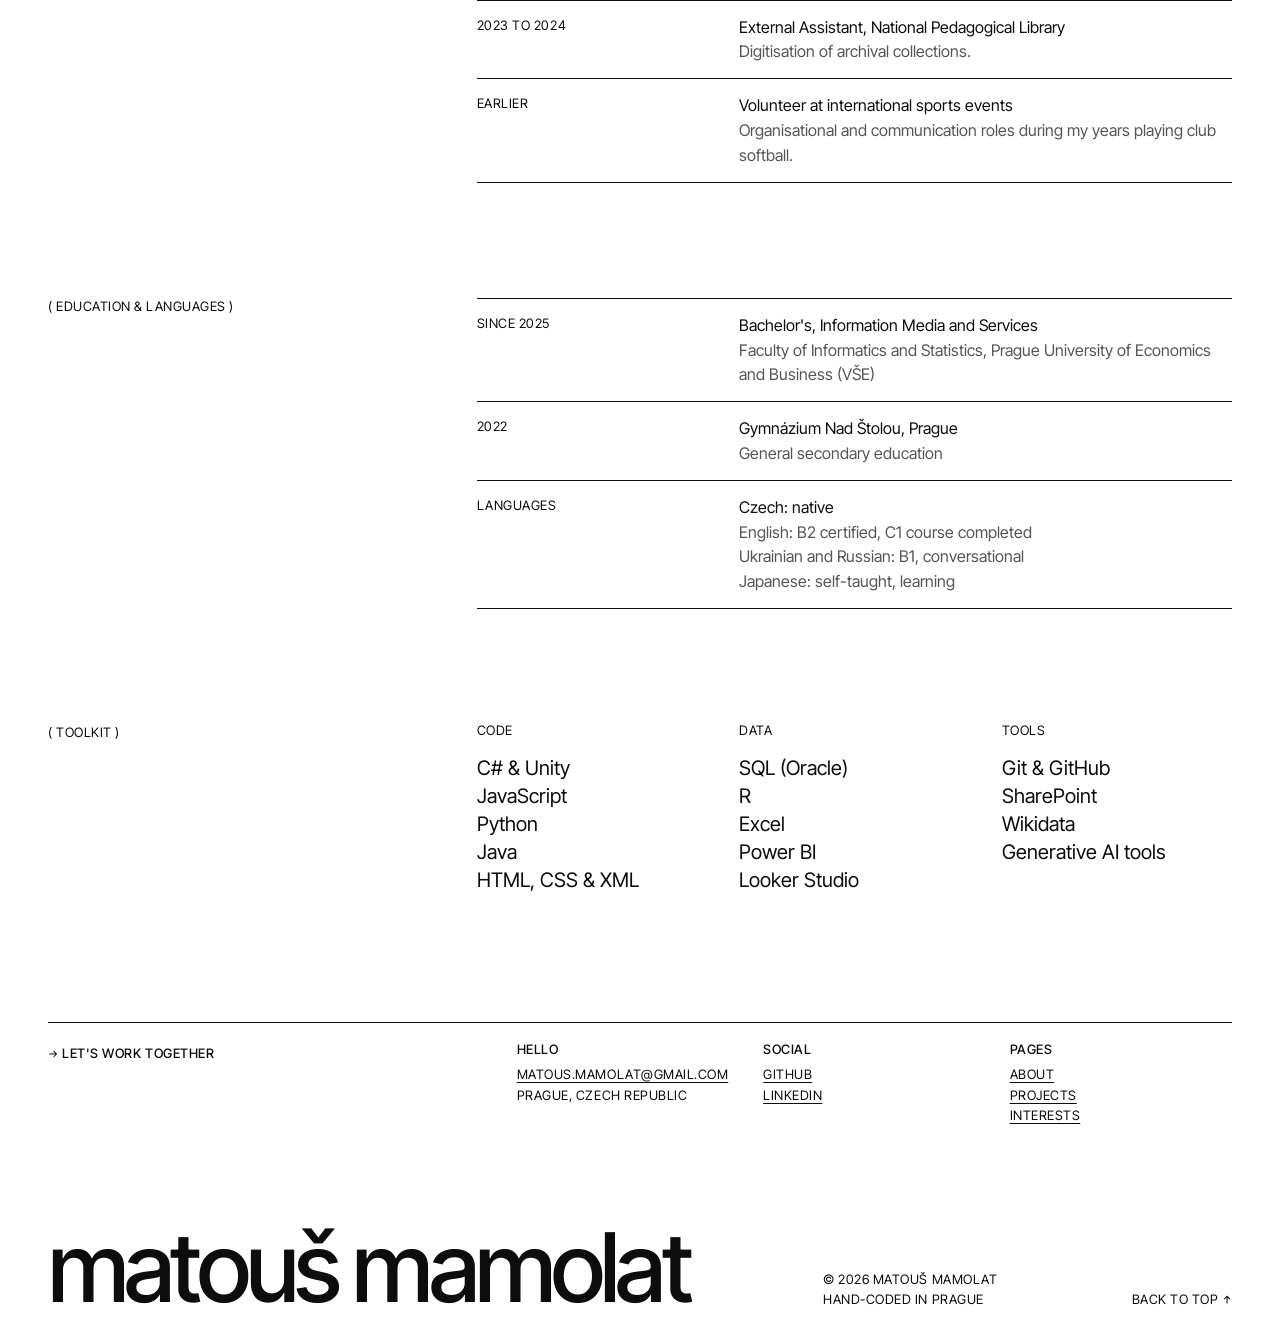
==== commit 164988a9: "Add files via upload" ====
--- a/about.html
+++ b/about.html
@@ -10,6 +10,7 @@
   <link rel="icon" href="favicon.ico" sizes="any">
   <link rel="icon" href="favicon.svg" type="image/svg+xml">
   <link rel="apple-touch-icon" href="apple-touch-icon.png">
+  <link rel="canonical" href="https://matousmamolat.github.io/portfolio/about.html">
   <link rel="stylesheet" href="css/style.css">
 </head>
 <body id="top">
@@ -17,10 +18,10 @@
 
   <header class="site-header">
     <div class="wrap">
-      <a class="brand" href="index.html">Matouš Mamolat</a>
+      <a class="brand" href="./">Matouš Mamolat</a>
       <nav class="nav" aria-label="Main">
         <ul>
-        <li><a href="index.html">Index</a></li>
+        <li><a href="./">Index</a></li>
         <li><a href="about.html" aria-current="page">About</a></li>
         <li><a href="projects.html">Projects</a></li>
         <li><a href="interests.html">Interests</a></li>
--- a/css/style.css
+++ b/css/style.css
@@ -119,7 +119,36 @@
 .caps { text-transform: uppercase; letter-spacing: 0.02em; }
 
 .arrow { text-decoration: none; }
-.arrow::after { content: " \2197"; } /* ↗ */
+
+
+/* Arrow icon drawn with an SVG mask instead of a Unicode character.
+   Mobile Safari turns characters like ↗ into colourful emoji; a mask always
+   stays a thin line in the current text colour. */
+.arrow::after,
+.rows__go::after,
+.nav .nav__cta a::before,
+.footer-cta::before,
+.to-top::after {
+  content: "";
+  display: inline-block;
+  width: 0.75em;
+  height: 0.75em;
+  vertical-align: -0.05em;
+  background-color: currentColor;
+  -webkit-mask-image: url("data:image/svg+xml,%3Csvg xmlns='http://www.w3.org/2000/svg' viewBox='0 0 16 16' fill='none' stroke='black' stroke-width='1.6'%3E%3Cpath d='M4 12 12 4M5.5 4H12v6.5'/%3E%3C/svg%3E");
+  -webkit-mask-repeat: no-repeat;
+  -webkit-mask-position: center;
+  -webkit-mask-size: contain;
+  mask-image: url("data:image/svg+xml,%3Csvg xmlns='http://www.w3.org/2000/svg' viewBox='0 0 16 16' fill='none' stroke='black' stroke-width='1.6'%3E%3Cpath d='M4 12 12 4M5.5 4H12v6.5'/%3E%3C/svg%3E");
+  mask-repeat: no-repeat;
+  mask-position: center;
+  mask-size: contain;
+}
+.arrow::after, .to-top::after { margin-left: 0.3em; }
+.nav .nav__cta a::before, .footer-cta::before { margin-right: 0.35em; }
+.nav .nav__cta a::before { transform: rotate(90deg); }   /* ↘ */
+.footer-cta::before { transform: rotate(45deg); }        /* → */
+.to-top::after { transform: rotate(-45deg); }            /* ↑ */
 
 /* 4. Layout helpers */
 .wrap {
@@ -192,7 +221,7 @@
 }
 .nav .nav__cta { margin-left: 16px; }
 .nav .nav__cta a { font-weight: 500; }
-.nav .nav__cta a::before { content: "\2198\00a0"; } /* ↘ */
+
 
 /* Live generative artwork (js/silk.js) --------------------------------- */
 /* Without JS: the <img> poster is shown. With JS: a canvas is drawn on top. */
@@ -300,7 +329,7 @@
   text-decoration: none;
 }
 .rows a:hover .rows__title, .rows a:focus-visible .rows__title { text-decoration: underline; }
-.rows__go::after { content: "\2197"; }
+
 
 .approach { display: grid; grid-template-columns: repeat(3, minmax(0, 1fr)); gap: 32px clamp(24px, 3vw, 48px); }
 .approach h3 { font-size: var(--step-1); text-transform: uppercase; letter-spacing: 0; margin-bottom: 0.6em; }
@@ -374,7 +403,7 @@
   padding: clamp(32px, 5vw, 64px) 0;
   border-top: 1px solid var(--rule);
 }
-.project figure { margin: 0; position: relative; }
+.project figure { margin: 0; position: relative; align-self: center; /* keep the 3:2 frame and centre it next to the text */ }
 .project figure::before { /* corner bracket like Inertia */
   content: "";
   position: absolute;
@@ -402,14 +431,76 @@
 .meta li::after { content: " ]"; }
 .project p { max-width: 36em; }
 
+/* Project screenshot revealed on hover / tap / keyboard focus */
+.reveal {
+  position: absolute;
+  inset: 0;
+  z-index: 2; /* above the live canvas, below the grain */
+  width: 100%;
+  height: 100%;
+  object-fit: cover;
+  opacity: 0;
+  transition: opacity 0.5s ease;
+}
+.has-shot { cursor: pointer; }
+.has-shot:hover .reveal,
+.has-shot:focus .reveal { opacity: 1; }
+.has-shot:focus-visible { outline: 2px solid var(--ink); outline-offset: 4px; }
+.shot-hint {
+  position: absolute;
+  left: 12px;
+  bottom: 12px;
+  z-index: 4;
+  padding: 2px 8px;
+  background: var(--ink);
+  color: var(--paper);
+  font-size: var(--step--1);
+  letter-spacing: 0.04em;
+  text-transform: uppercase;
+  transition: opacity 0.3s ease;
+}
+.shot-hint::before { content: "Hover to see the real thing"; }
+@media (hover: none) {
+  .shot-hint::before { content: "Tap to see the real thing"; }
+}
+.has-shot:hover .shot-hint,
+.has-shot:focus .shot-hint { opacity: 0; }
+
+.project__links {
+  display: flex;
+  flex-wrap: wrap;
+  gap: 8px 24px;
+  margin-top: 1.5rem;
+  font-size: var(--step--1);
+  letter-spacing: 0.04em;
+  text-transform: uppercase;
+}
+
 /* 9. Interests ----------------------------------------------------------- */
 .cards { display: grid; grid-template-columns: repeat(4, minmax(0, 1fr)); gap: 32px 16px; margin: 0; padding: 0; list-style: none; }
 .card .num { display: block; font-size: var(--step--1); margin-bottom: 8px; }
 .card figure { margin: 0 0 16px; }
 .card h2 { font-size: var(--step-1); text-transform: uppercase; letter-spacing: 0; margin-bottom: 0.5em; }
 .card p { font-size: var(--step--1); letter-spacing: 0.02em; text-transform: uppercase; line-height: 1.45; }
+.card .card__q { /* the question that drives each interest */
+  margin-bottom: 0.6em;
+  font-size: var(--step-1);
+  letter-spacing: -0.01em;
+  line-height: 1.25;
+  text-transform: none;
+}
 
 .rows--static .row { grid-template-columns: minmax(0, 1fr) minmax(0, 2fr); }
+.row__meta {
+  display: block;
+  margin-top: 4px;
+  color: var(--muted);
+}
+.rows--static .row > span + span { /* longer descriptions read better in normal case */
+  font-size: 0.9375rem;
+  letter-spacing: 0;
+  text-transform: none;
+}
 
 /* 10. Contact ------------------------------------------------------------ */
 .contact {
@@ -429,6 +520,13 @@
 .contact h1 strong { font-weight: 500; background: var(--ink); color: var(--paper); padding: 0 0.1em; }
 .contact .facts { font-style: normal; }
 .contact figure { margin: 0; }
+.contact__photo { align-self: center; }
+.scene { aspect-ratio: 3 / 4; overflow: hidden; } /* live waves show through the transparent sky */
+.scene__photo {
+  position: absolute;
+  inset: 0;
+  z-index: 2;
+}
 .contact figure img { width: 100%; height: 100%; object-fit: cover; }
 
 /* 11. Footer ------------------------------------------------------------- */
@@ -446,7 +544,7 @@
 .footer-grid ul { margin: 0; padding: 0; list-style: none; }
 .footer-grid address { font-style: normal; }
 .footer-cta { font-weight: 500; text-decoration: none; }
-.footer-cta::before { content: "\2192\00a0"; }
+
 
 .footer-bottom {
   display: flex;
@@ -469,7 +567,7 @@
 }
 .footer-bottom p { margin: 0; }
 .to-top { text-decoration: none; }
-.to-top::after { content: " \2191"; }
+
 
 /* 12. Responsive --------------------------------------------------------- */
 @media (max-width: 900px) {
@@ -511,7 +609,7 @@
   .to-top, .footer-cta, .card figure, .project figure::before { display: none !important; }
 
   .site-header { padding: 0 0 8mm; border-bottom: 1px solid #000; margin-bottom: 8mm; }
-  .brand::after { content: " — portfolio"; font-weight: 400; }
+  .brand::after { content: " | portfolio"; font-weight: 400; }
 
   .section, .page-head, .hero { padding-top: 6mm; padding-bottom: 0; min-height: 0; }
   .section--ink { background: none; color: #000; padding: 0; }
@@ -526,6 +624,8 @@
 
   .project { page-break-inside: avoid; padding: 6mm 0; }
   .project figure { width: 45%; margin-bottom: 4mm; }
+  .silk__canvas, .shot-hint { display: none !important; }
+  .reveal { opacity: 1; }
   .manifesto figure { width: 35%; margin-top: 4mm; }
   .card, .facts div, .rows li { page-break-inside: avoid; }
   .cards, .approach, .toolkit { grid-template-columns: repeat(2, minmax(0, 1fr)); }
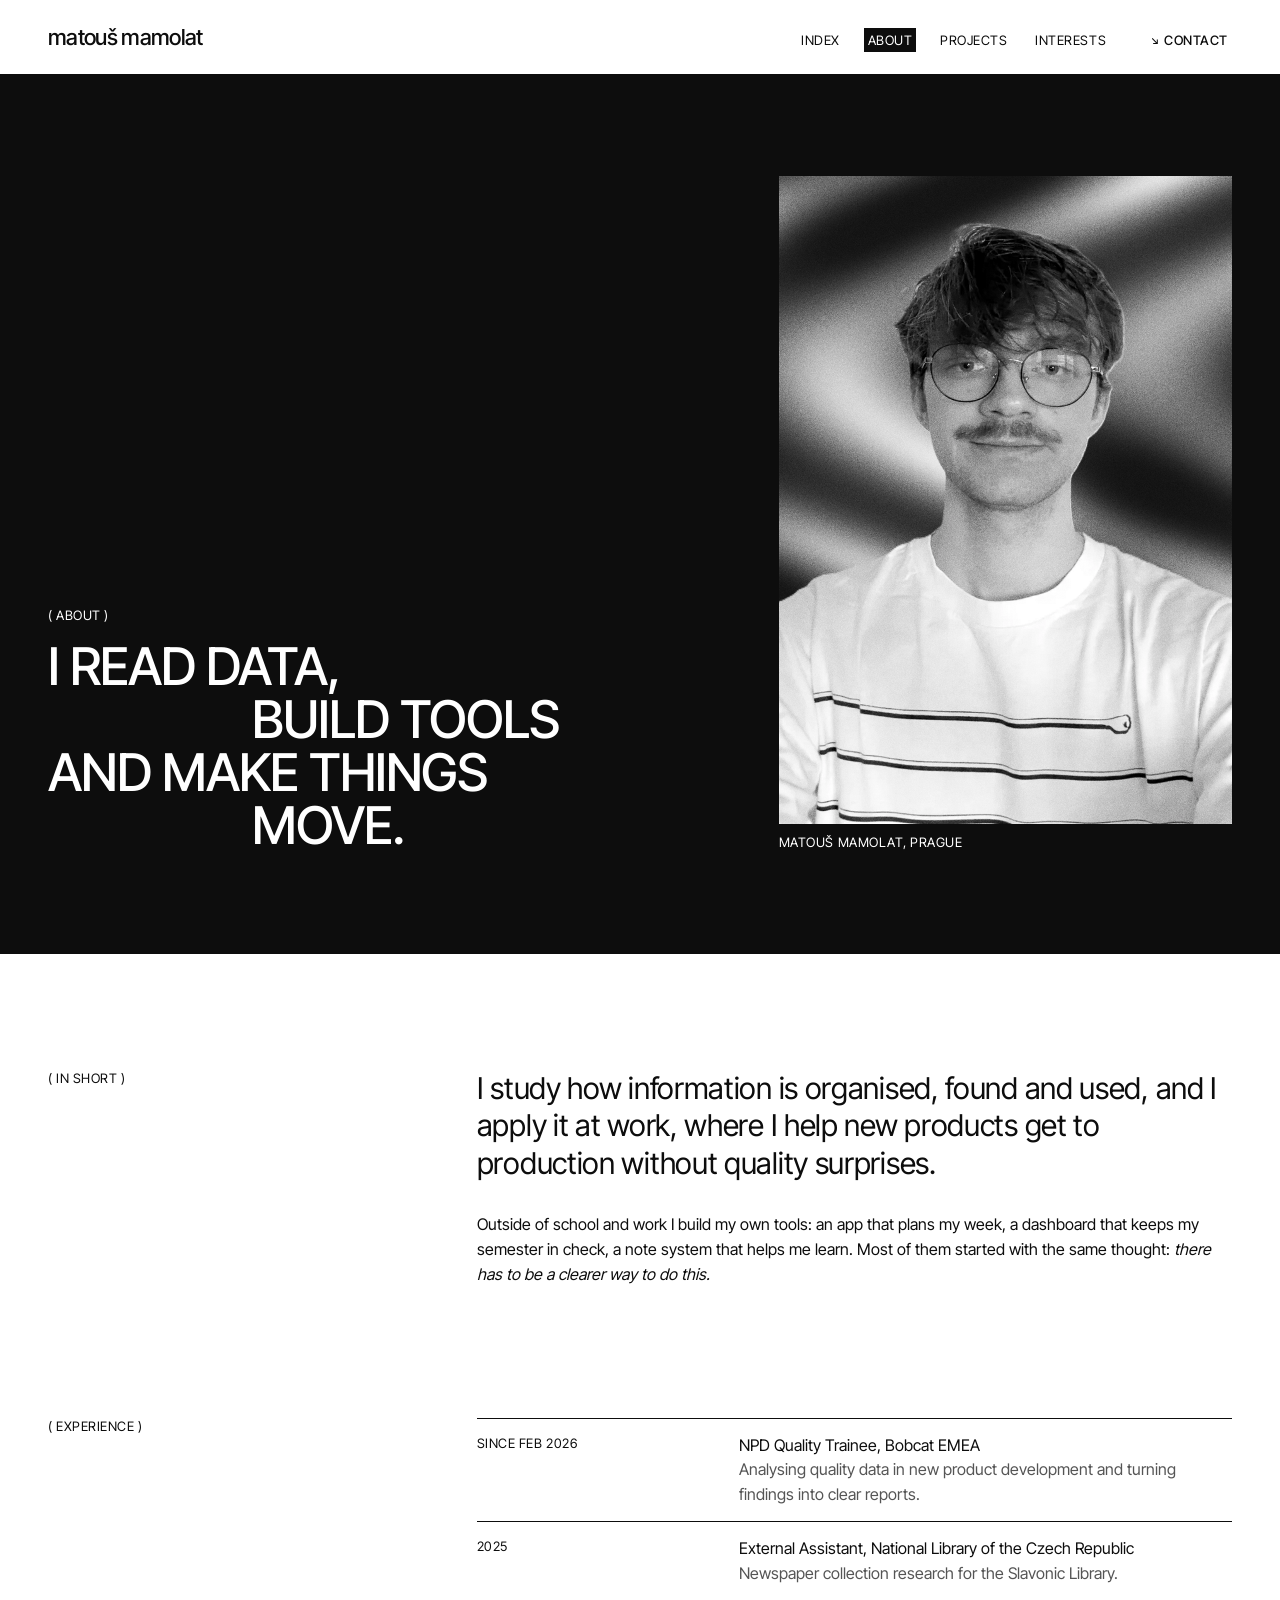
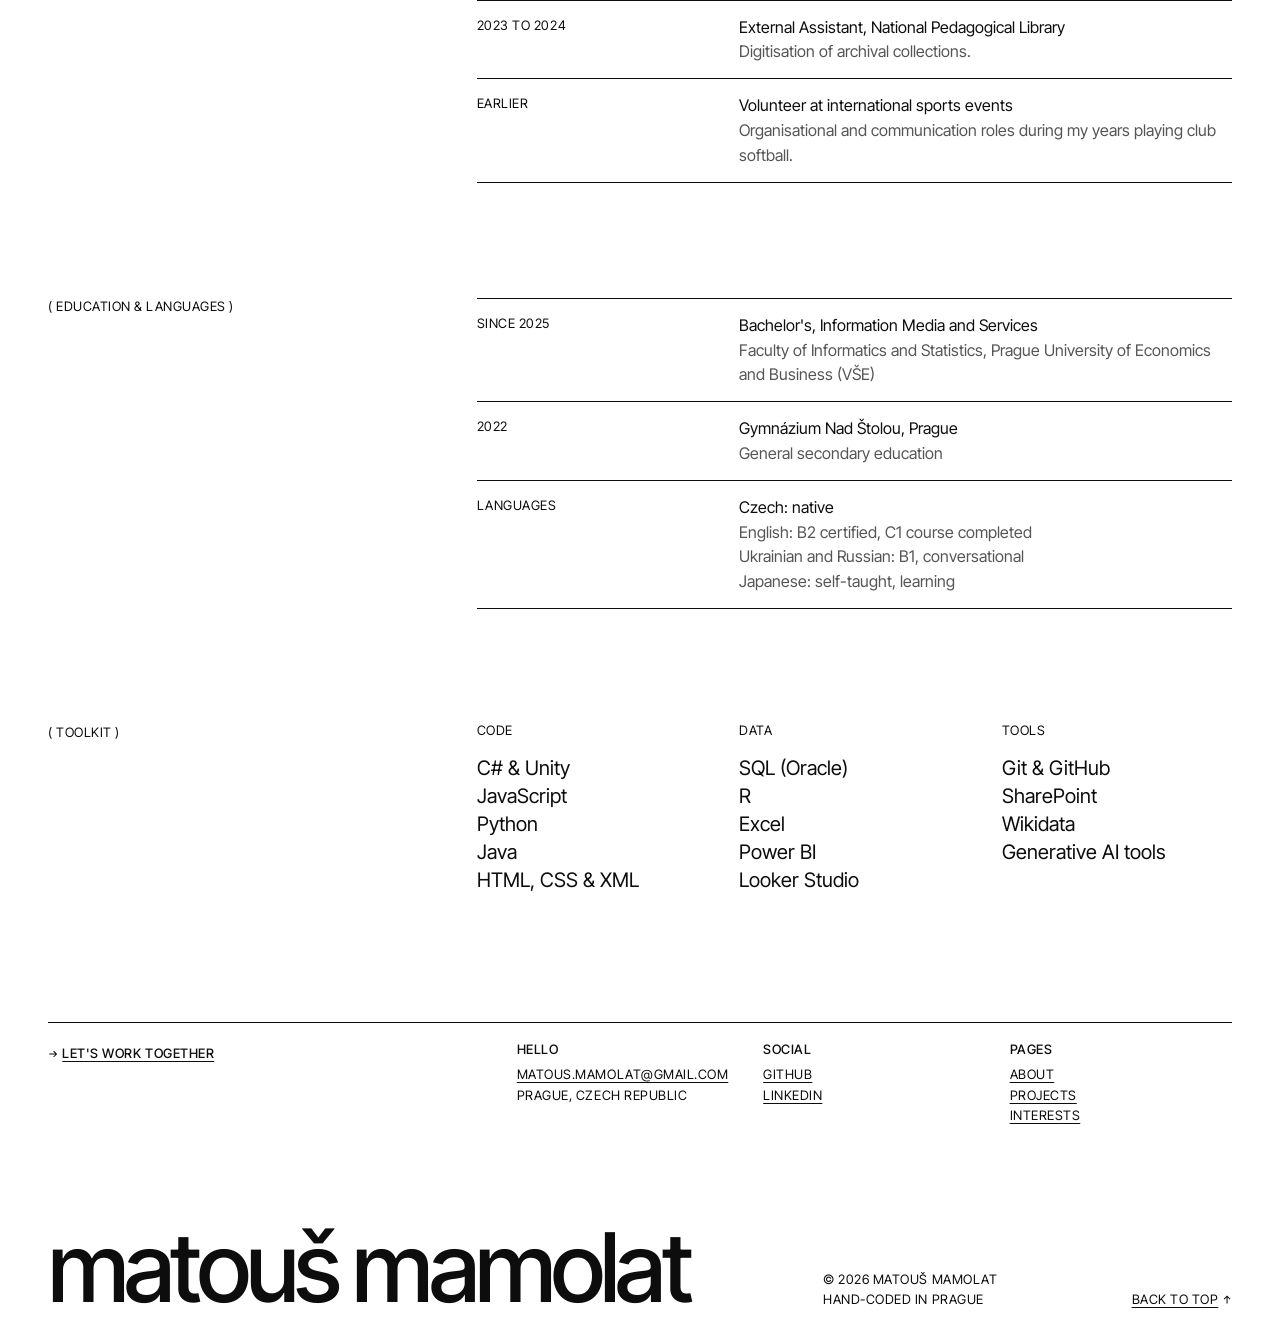
==== commit d627b0e3: "Add files via upload" ====
--- a/about.html
+++ b/about.html
@@ -10,7 +10,7 @@
   <link rel="icon" href="favicon.ico" sizes="any">
   <link rel="icon" href="favicon.svg" type="image/svg+xml">
   <link rel="apple-touch-icon" href="apple-touch-icon.png">
-  <link rel="canonical" href="https://matousmamolat.github.io/portfolio/about.html">
+  <link rel="canonical" href="https://eso-2025.vse.cz/~mamm07/portfolio/about.html">
   <link rel="stylesheet" href="css/style.css">
 </head>
 <body id="top">
--- a/css/style.css
+++ b/css/style.css
@@ -1,12 +1,11 @@
 /* ==========================================================================
-   Matouš Mamolat — portfolio
-   Hand-written CSS, no framework. Structure:
-   1. Fonts   2. Tokens   3. Base   4. Layout helpers   5. Header & nav
+   Structure:
+   1. Fonts   2. Tokens   3. Base   4. Layout helpers   5. Header and nav
    6. Home    7. About    8. Projects   9. Interests   10. Contact
    11. Footer  12. Responsive  13. Print
    ========================================================================== */
 
-/* 1. Fonts (self-hosted Inter Tight, latin + latin-ext for Czech characters) */
+/* 1. Fonts */
 @font-face {
   font-family: "Inter Tight";
   font-style: normal;
@@ -103,7 +102,6 @@
 }
 .skip-link:focus { top: 8px; }
 
-/* Small uppercase label in parentheses: ( ABOUT ) */
 .label {
   display: block;
   margin: 0 0 1rem;
@@ -118,12 +116,9 @@
 
 .caps { text-transform: uppercase; letter-spacing: 0.02em; }
 
-.arrow { text-decoration: none; }
-
-
-/* Arrow icon drawn with an SVG mask instead of a Unicode character.
-   Mobile Safari turns characters like ↗ into colourful emoji; a mask always
-   stays a thin line in the current text colour. */
+
+
+/* arrow icon */
 .arrow::after,
 .rows__go::after,
 .nav .nav__cta a::before,
@@ -176,7 +171,7 @@
 
 .rule { border: 0; border-top: 1px solid var(--rule); margin: 0; }
 
-/* 5. Header & nav */
+/* 5. Header and nav */
 .site-header {
   padding-top: 20px;
   padding-bottom: 20px;
@@ -214,7 +209,7 @@
   text-decoration: none;
 }
 .nav a:hover, .nav a:focus-visible { text-decoration: underline; }
-/* active item: inverted chip */
+
 .nav a[aria-current="page"] {
   background: var(--ink);
   color: var(--paper);
@@ -223,8 +218,8 @@
 .nav .nav__cta a { font-weight: 500; }
 
 
-/* Live generative artwork (js/silk.js) --------------------------------- */
-/* Without JS: the <img> poster is shown. With JS: a canvas is drawn on top. */
+/* Live generative artwork (js/silk.js) */
+/* Without JS <img> shown. */
 [data-silk] { position: relative; }
 .silk__canvas {
   position: absolute;
@@ -255,7 +250,7 @@
   .silk--live::after { animation: none; }
 }
 
-/* About: portrait photo over the generative background */
+/* About: portrait photo */
 .portrait__frame { aspect-ratio: 7 / 10; overflow: hidden; }
 .portrait__bg { width: 100%; height: 100%; object-fit: cover; }
 .portrait__person {
@@ -267,47 +262,46 @@
   transform: translateX(-50%);
 }
 
-/* 6. Home ---------------------------------------------------------------- */
+/* 6. Home */
 .hero {
-  position: relative;
-  display: grid;
-  grid-template-columns: minmax(0, 1fr) minmax(0, 5fr) minmax(0, 1fr);
+  display: grid;
+  grid-template-columns: minmax(0, 7fr) minmax(0, 5fr);
   align-items: center;
-  gap: 16px;
-  min-height: min(70vh, 720px);
+  gap: 32px clamp(24px, 5vw, 80px);
   padding-top: clamp(24px, 6vw, 72px);
-  padding-bottom: clamp(24px, 6vw, 72px);
-}
-.hero__side {
-  margin: 0;
-  font-size: var(--step--1);
-  letter-spacing: 0.04em;
-  text-transform: uppercase;
-}
-.hero__side--right { text-align: right; }
-
+  padding-bottom: clamp(24px, 4vw, 48px);
+}
 .hero__title {
-  position: relative;
-  z-index: 2;
+  margin-bottom: 0.25em;
   font-size: var(--step-4);
   line-height: 0.95;
   letter-spacing: -0.035em;
   text-transform: uppercase;
 }
-.hero__title span { display: block; }
-.hero__title span:last-child { text-align: right; }
-
-.hero__img {
-  position: absolute;
-  z-index: 1;
-  margin: 0;
-  width: clamp(120px, 20vw, 280px);
-  box-shadow: 0 0 0 1px var(--paper);
-}
-.hero__img--1 { top: 4%; right: 17%; }
-.hero__img--2 { bottom: 6%; left: 18%; }
-
-/* "( View   work )" row list */
+.hero__claim {
+  font-size: var(--step-1);
+  letter-spacing: 0.02em;
+  text-transform: uppercase;
+}
+.hero .lead { margin-top: 1.5em; }
+.hero__links {
+  display: flex;
+  flex-wrap: wrap;
+  gap: 8px 32px;
+  font-size: var(--step--1);
+  letter-spacing: 0.04em;
+  text-transform: uppercase;
+}
+.hero__art { margin: 0; }
+/* canvas and grain cover only the picture, not the caption */
+.hero__art .silk__canvas, .hero__art.silk--live::after { height: auto; bottom: auto; aspect-ratio: 800 / 533; }
+.hero__art figcaption {
+  margin-top: 8px;
+  font-size: var(--step--1);
+  letter-spacing: 0.04em;
+  text-transform: uppercase;
+}
+
 .worklist { display: grid; grid-template-columns: minmax(0, 1fr) minmax(0, 1fr); gap: 32px clamp(24px, 4vw, 64px); }
 .big-label {
   font-size: var(--step-3);
@@ -328,14 +322,15 @@
   text-transform: uppercase;
   text-decoration: none;
 }
-.rows a:hover .rows__title, .rows a:focus-visible .rows__title { text-decoration: underline; }
+.rows__title { text-decoration: underline; text-underline-offset: 0.2em; }
+.rows a:hover .rows__title, .rows a:focus-visible .rows__title { text-decoration-thickness: 2px; }
 
 
 .approach { display: grid; grid-template-columns: repeat(3, minmax(0, 1fr)); gap: 32px clamp(24px, 3vw, 48px); }
 .approach h3 { font-size: var(--step-1); text-transform: uppercase; letter-spacing: 0; margin-bottom: 0.6em; }
 .approach .num { display: block; font-size: var(--step--1); margin-bottom: 1.5rem; }
 
-/* 7. About --------------------------------------------------------------- */
+/* 7. About */
 .section--ink {
   background: var(--ink);
   color: var(--paper);
@@ -371,7 +366,7 @@
 .toolkit h3 { font-size: var(--step--1); font-weight: 400; letter-spacing: 0.04em; text-transform: uppercase; margin-bottom: 1rem; }
 .toolkit ul { margin: 0; padding: 0; list-style: none; font-size: var(--step-1); line-height: 1.4; }
 
-/* 8. Projects ------------------------------------------------------------ */
+/* 8. Projects */
 .page-head {
   display: grid;
   grid-template-columns: minmax(0, 1fr) minmax(0, 2fr);
@@ -403,8 +398,8 @@
   padding: clamp(32px, 5vw, 64px) 0;
   border-top: 1px solid var(--rule);
 }
-.project figure { margin: 0; position: relative; align-self: center; /* keep the 3:2 frame and centre it next to the text */ }
-.project figure::before { /* corner bracket like Inertia */
+.project figure { margin: 0; position: relative; align-self: center;}
+.project figure::before { 
   content: "";
   position: absolute;
   top: -10px;
@@ -431,40 +426,7 @@
 .meta li::after { content: " ]"; }
 .project p { max-width: 36em; }
 
-/* Project screenshot revealed on hover / tap / keyboard focus */
-.reveal {
-  position: absolute;
-  inset: 0;
-  z-index: 2; /* above the live canvas, below the grain */
-  width: 100%;
-  height: 100%;
-  object-fit: cover;
-  opacity: 0;
-  transition: opacity 0.5s ease;
-}
-.has-shot { cursor: pointer; }
-.has-shot:hover .reveal,
-.has-shot:focus .reveal { opacity: 1; }
-.has-shot:focus-visible { outline: 2px solid var(--ink); outline-offset: 4px; }
-.shot-hint {
-  position: absolute;
-  left: 12px;
-  bottom: 12px;
-  z-index: 4;
-  padding: 2px 8px;
-  background: var(--ink);
-  color: var(--paper);
-  font-size: var(--step--1);
-  letter-spacing: 0.04em;
-  text-transform: uppercase;
-  transition: opacity 0.3s ease;
-}
-.shot-hint::before { content: "Hover to see the real thing"; }
-@media (hover: none) {
-  .shot-hint::before { content: "Tap to see the real thing"; }
-}
-.has-shot:hover .shot-hint,
-.has-shot:focus .shot-hint { opacity: 0; }
+.project figure img { width: 100%; border: 1px solid var(--rule); }
 
 .project__links {
   display: flex;
@@ -476,13 +438,13 @@
   text-transform: uppercase;
 }
 
-/* 9. Interests ----------------------------------------------------------- */
+/* 9. Interests */
 .cards { display: grid; grid-template-columns: repeat(4, minmax(0, 1fr)); gap: 32px 16px; margin: 0; padding: 0; list-style: none; }
 .card .num { display: block; font-size: var(--step--1); margin-bottom: 8px; }
 .card figure { margin: 0 0 16px; }
 .card h2 { font-size: var(--step-1); text-transform: uppercase; letter-spacing: 0; margin-bottom: 0.5em; }
 .card p { font-size: var(--step--1); letter-spacing: 0.02em; text-transform: uppercase; line-height: 1.45; }
-.card .card__q { /* the question that drives each interest */
+.card .card__q {
   margin-bottom: 0.6em;
   font-size: var(--step-1);
   letter-spacing: -0.01em;
@@ -496,13 +458,13 @@
   margin-top: 4px;
   color: var(--muted);
 }
-.rows--static .row > span + span { /* longer descriptions read better in normal case */
+.rows--static .row > span + span {
   font-size: 0.9375rem;
   letter-spacing: 0;
   text-transform: none;
 }
 
-/* 10. Contact ------------------------------------------------------------ */
+/* 10. Contact */
 .contact {
   display: grid;
   grid-template-columns: minmax(0, 1fr) minmax(0, 1fr);
@@ -519,6 +481,7 @@
 .contact h1 { font-size: var(--step-3); text-transform: uppercase; }
 .contact h1 strong { font-weight: 500; background: var(--ink); color: var(--paper); padding: 0 0.1em; }
 .contact .facts { font-style: normal; }
+.contact .facts a { overflow-wrap: anywhere; }
 .contact figure { margin: 0; }
 .contact__photo { align-self: center; }
 .scene { aspect-ratio: 3 / 4; overflow: hidden; } /* live waves show through the transparent sky */
@@ -529,7 +492,7 @@
 }
 .contact figure img { width: 100%; height: 100%; object-fit: cover; }
 
-/* 11. Footer ------------------------------------------------------------- */
+/* 11. Footer */
 .site-footer { margin-top: clamp(72px, 10vw, 144px); padding-bottom: 32px; }
 .site-footer .rule { margin-bottom: 20px; }
 .footer-grid {
@@ -543,7 +506,8 @@
 .footer-grid h2 { font-size: var(--step--1); font-weight: 500; letter-spacing: 0.04em; margin-bottom: 8px; }
 .footer-grid ul { margin: 0; padding: 0; list-style: none; }
 .footer-grid address { font-style: normal; }
-.footer-cta { font-weight: 500; text-decoration: none; }
+.footer-grid a { overflow-wrap: anywhere; }
+.footer-cta { font-weight: 500; }
 
 
 .footer-bottom {
@@ -566,10 +530,9 @@
   text-transform: lowercase;
 }
 .footer-bottom p { margin: 0; }
-.to-top { text-decoration: none; }
-
-
-/* 12. Responsive --------------------------------------------------------- */
+
+
+/* 12. Responsive */
 @media (max-width: 900px) {
   .cards { grid-template-columns: repeat(2, minmax(0, 1fr)); }
   .footer-grid { grid-template-columns: repeat(3, minmax(0, 1fr)); }
@@ -581,11 +544,9 @@
   .page-head h1, .page-head .tagline, .page-head .label { grid-column: 1; grid-row: auto; }
   .page-head .tagline { text-align: left; }
   .approach, .toolkit { grid-template-columns: minmax(0, 1fr); }
-  .hero { grid-template-columns: minmax(0, 1fr); min-height: 0; }
-  .hero__side--right { text-align: left; }
-  .hero__title span:last-child { text-align: left; }
-  .hero__img { position: relative; top: auto; right: auto; bottom: auto; left: auto; width: 60%; }
-  .hero__img--2 { margin-left: auto; }
+  .hero { grid-template-columns: minmax(0, 1fr); }
+  .footer-grid { grid-template-columns: repeat(2, minmax(0, 1fr)); }
+  .footer-grid > :nth-child(2) { grid-column: 1 / -1; }
   .stack .indent { padding-left: 12%; }
   .contact__text { padding-right: 0; }
   .contact figure { order: -1; }
@@ -599,14 +560,14 @@
   .rows--static .row { grid-template-columns: minmax(0, 1fr); gap: 2px; }
 }
 
-/* 13. Print -------------------------------------------------------------- */
+/* 13. Print */
 @media print {
   @page { margin: 18mm 16mm; }
 
   body { font-size: 11pt; line-height: 1.45; color: #000; background: #fff; }
 
-  .skip-link, .nav, .hero__img, .contact figure, .footer-grid ul.social,
-  .to-top, .footer-cta, .card figure, .project figure::before { display: none !important; }
+  .skip-link, .nav, .hero__art, .hero__links, .contact figure, .footer-grid > :not(:nth-child(2)),
+  .to-top, .card figure, .project figure::before { display: none !important; }
 
   .site-header { padding: 0 0 8mm; border-bottom: 1px solid #000; margin-bottom: 8mm; }
   .brand::after { content: " | portfolio"; font-weight: 400; }
@@ -616,7 +577,6 @@
 
   .hero, .split, .worklist, .manifesto, .page-head, .project, .contact { display: block; }
   .hero__title, .page-head h1 { font-size: 26pt; }
-  .hero__title span:last-child { text-align: left; }
   .stack, .big-label, .project h2, .contact h1 { font-size: 18pt; }
   .stack .indent { padding-left: 0; }
   .contact h1 strong { background: none; color: #000; }
@@ -624,13 +584,13 @@
 
   .project { page-break-inside: avoid; padding: 6mm 0; }
   .project figure { width: 45%; margin-bottom: 4mm; }
-  .silk__canvas, .shot-hint { display: none !important; }
-  .reveal { opacity: 1; }
+  .silk__canvas { display: none !important; }
   .manifesto figure { width: 35%; margin-top: 4mm; }
-  .card, .facts div, .rows li { page-break-inside: avoid; }
+  .card, .facts div, .rows li, .approach > div { page-break-inside: avoid; break-inside: avoid; }
+  .footer-grid { display: block; }
+  .footer-grid a { overflow-wrap: normal; }
   .cards, .approach, .toolkit { grid-template-columns: repeat(2, minmax(0, 1fr)); }
 
-  /* show where links go */
   main a[href^="http"]::after, main a[href^="mailto:"]::after,
   .footer-grid a[href^="http"]::after, .footer-grid a[href^="mailto:"]::after {
     content: " (" attr(href) ")";
@@ -640,7 +600,7 @@
   }
   .rows__go, .arrow::after { display: none; }
 
-  .site-footer { margin-top: 10mm; }
+  .site-footer { margin-top: 10mm; page-break-inside: avoid; break-inside: avoid; }
   .footer-bottom { margin-top: 6mm; }
   .footer-mark { font-size: 16pt; }
 }
